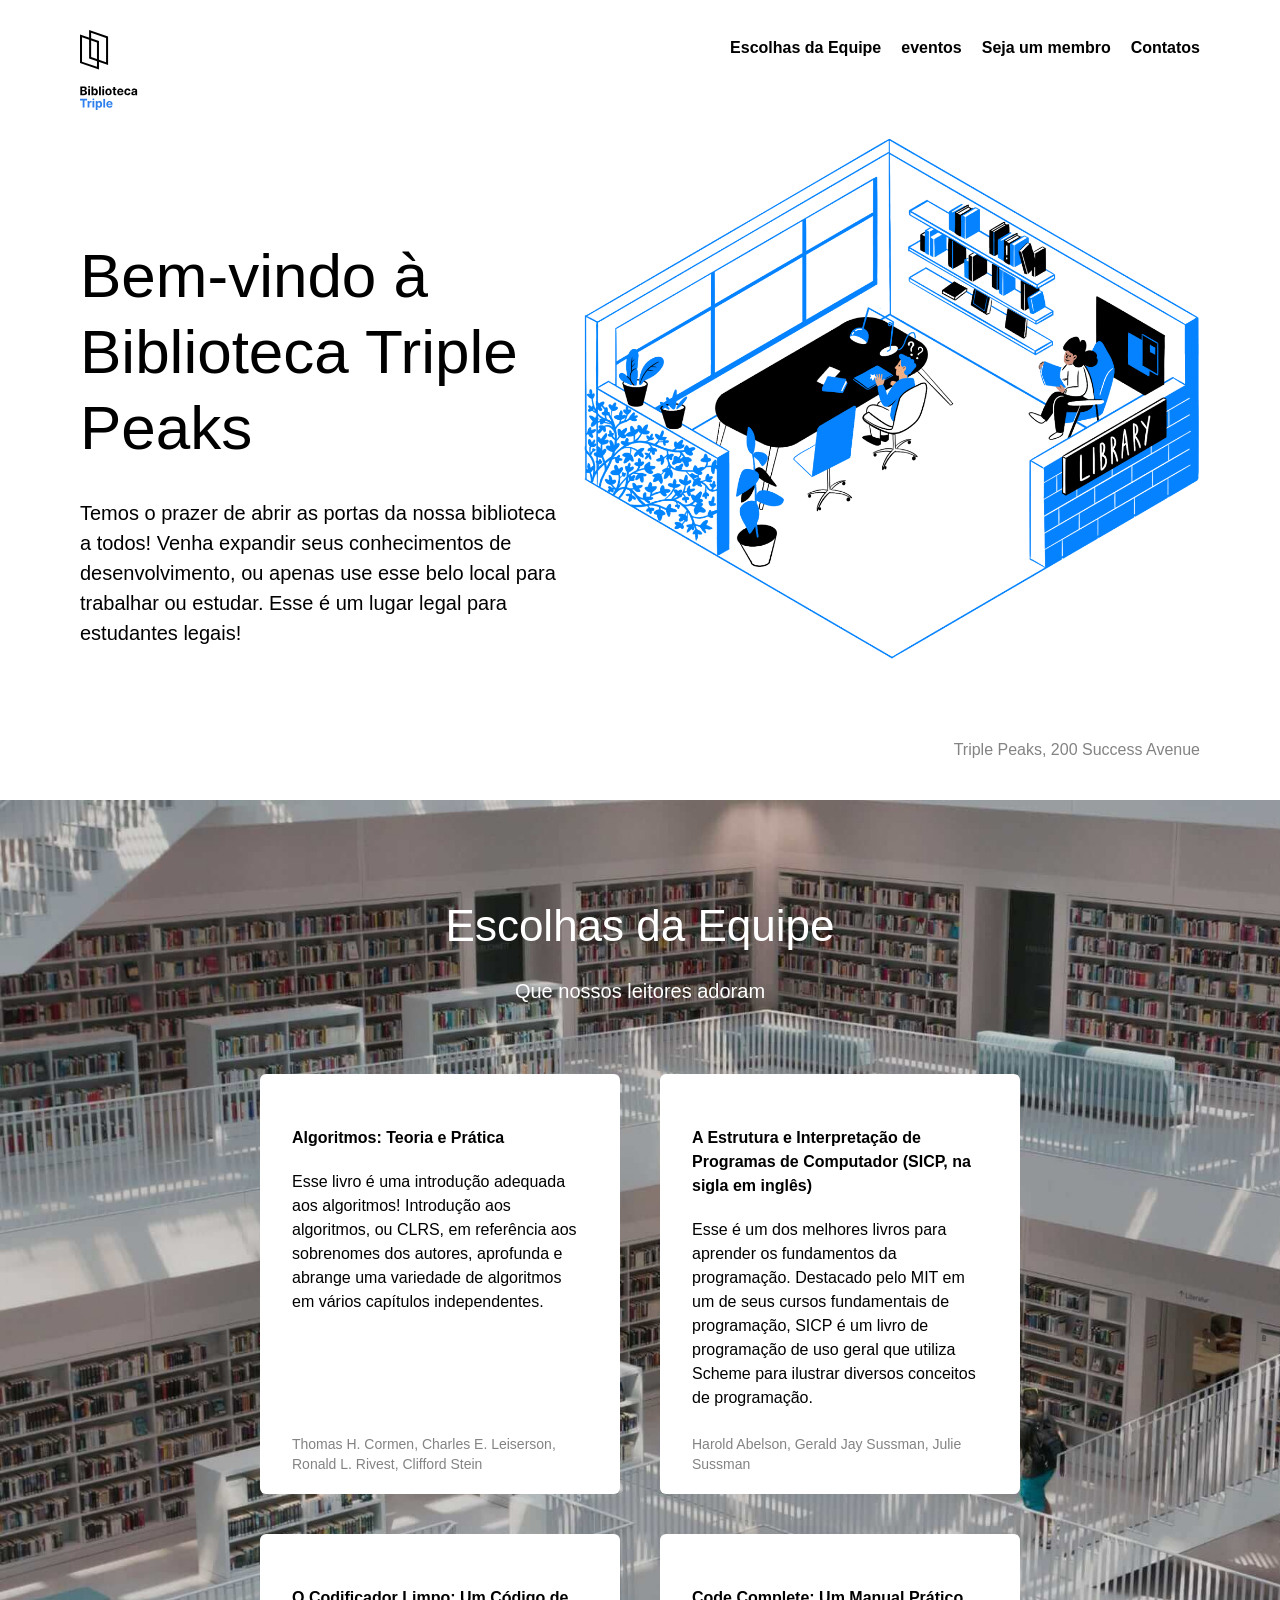
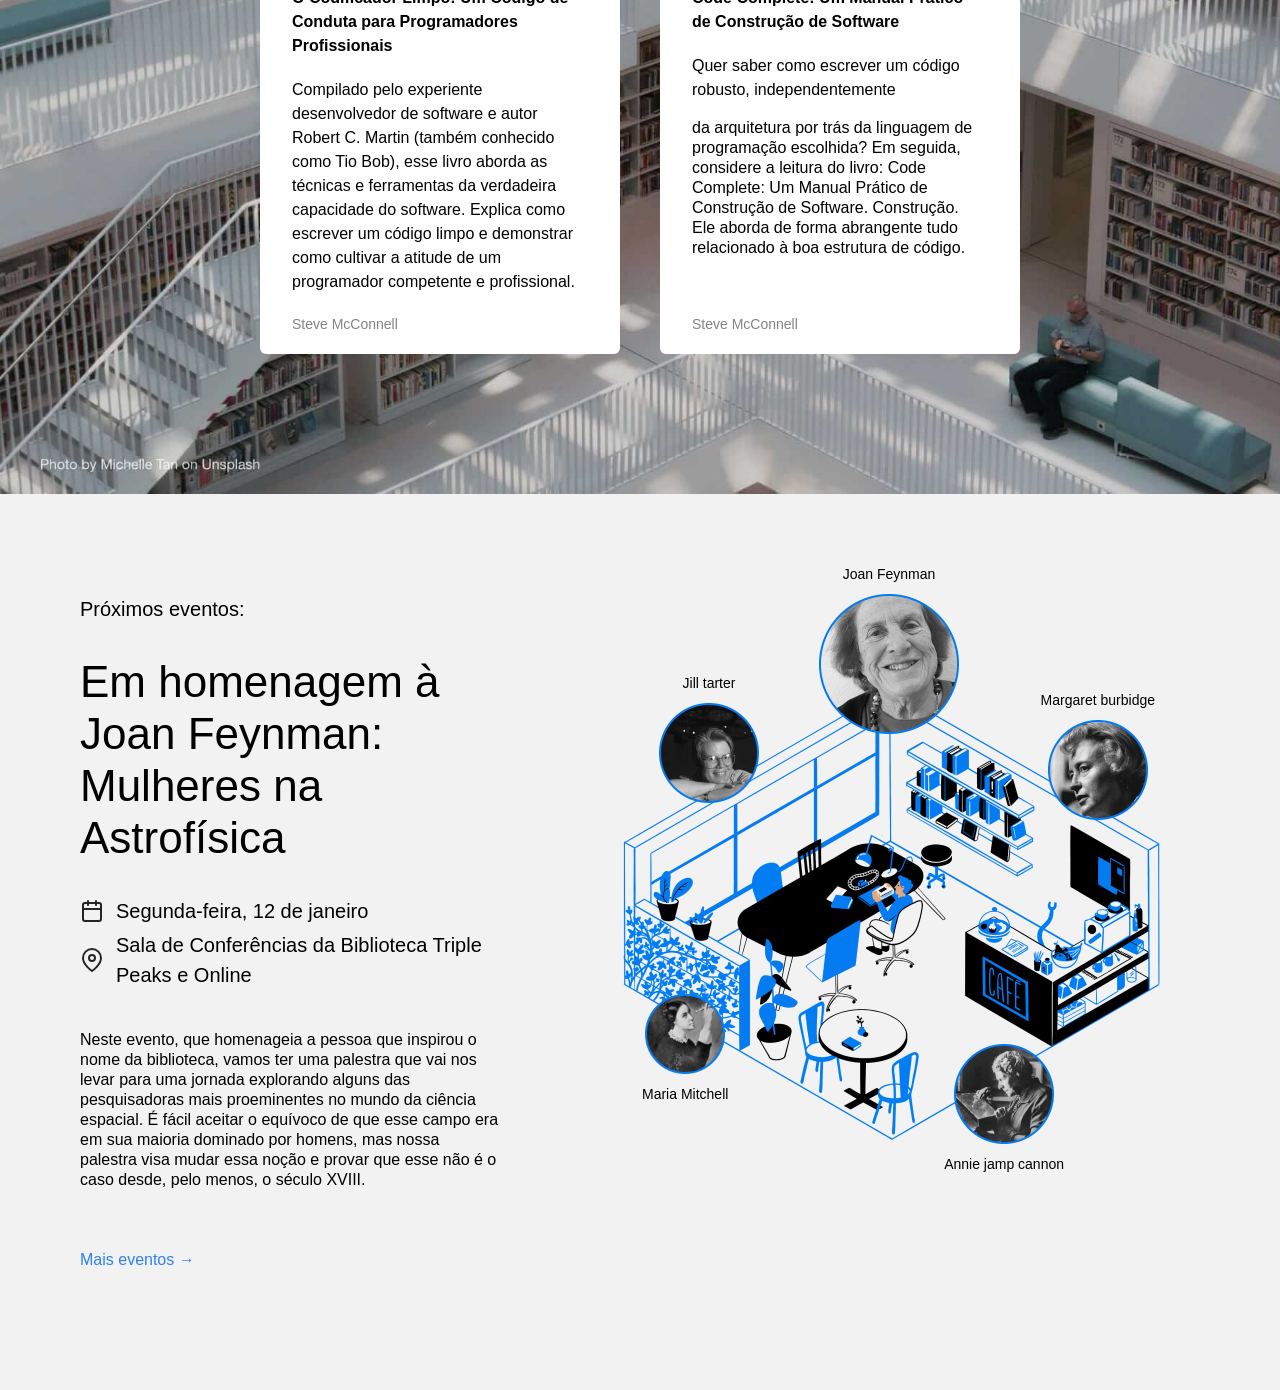
==== index.html @ ff51a362 "projeto final" ====
<!DOCTYPE html>
<html lang="pt">
<head>
    <meta charset="UTF-8" />
    <meta name="viewport" content="width=device-width, initial-scale=1.0" />
    <title>Biblioteca Triple Peaks</title>
    <link rel="shortcut icon" href="favicon.ico" />
    <link rel="stylesheet" href="./vendor/normalize.css" />
    <link rel="stylesheet" href="./styles/style.css" />
</head>

<body>
    <!-- Agrupe todo o conteúdo da página em uma nova div com a classe page. Lembre-se de adicionar a tag de fechamento -->
    <div class="page">
        <header class="header">
            <nav class="nav">
                <img src="./images/logo.svg" alt="Logotipo da Biblioteca Triple Peaks" class="nav__logo" />
                <!-- Colocar links de navegação em uma lista é supostamente a melhor prática para escrever o código semântico, pois permite que os leitores de tela façam uma pausa entre cada link em vez de ler todos os links como uma frase. -->
                <ul class="nav__links">
                    <li>
                        <a class="nav__link" href="#staff">Escolhas da Equipe</a>
                    </li>
                    <li>
                        <a class="nav__link"href="#events">eventos</a>
                    </li>
                    <li>
                        <a class="nav__link">Seja um membro</a>
                    </li>
                    <li>
                        <a class="nav__link">Contatos</a>
                    </li>
                </ul>
            </nav>
            <div class="header__content">
                <div>
                    <h1 class="header__title">Bem-vindo à Biblioteca Triple Peaks</h1>
                    <p class="header__description">
                        Temos o prazer de abrir as portas da nossa biblioteca a todos! Venha expandir
                        seus conhecimentos de desenvolvimento, ou apenas use esse belo local para trabalhar ou
                        estudar. Esse é um lugar legal para estudantes legais!
                    </p>
                </div>
                <img src="./images/inside_the_library.png" alt="Ilustração 'Dentro da biblioteca'"
                    class="header__image" />
            </div>
            <div class="header__footer">
                <p class="header__address">Triple Peaks, 200 Success Avenue</p>
            </div>
        </header>
        <main class="content">
            <section class="staff" id="staff">
                <!-- --------------------------------------------------------------- -->
                <!--        Não remova o comentário até a etapa final do projeto            -->
                <!-- --------------------------------------------------------------- -->
                <h2 class="staff__title">Escolhas da Equipe</h2>
                <p class="staff__subtitle">Que nossos leitores adoram</p>

                <ul class="staff__cards">
                    <li class="card">
                        <div class="card__content">


                            <h3 class="card__title">Algoritmos: Teoria e Prática</h3>
                            <p class="card__text">
                                Esse livro é uma introdução
                                adequada aos algoritmos! Introdução aos algoritmos, ou CLRS,
                                em referência aos sobrenomes dos autores, aprofunda e
                                abrange uma variedade de algoritmos em vários
                                capítulos independentes.
                            </p>
                            <p class="card__footer">
                                Thomas H. Cormen, Charles E. Leiserson, Ronald L. Rivest, Clifford Stein
                            </p>
                        </div>
                    </li>

                    <li class="card">
                        <div class="card__content">
                            <h3 class="card__title">
                                A Estrutura e Interpretação de Programas de Computador (SICP, na sigla em inglês)
                            </h3>
                            <p class="card__text">
                                Esse é um dos melhores livros para aprender os fundamentos da
                                programação. Destacado pelo MIT em um de seus cursos fundamentais de
                                programação, SICP é um livro de programação de uso geral
                                que utiliza Scheme para ilustrar diversos conceitos de programação.
                            </p>
                            <p class="card__footer">
                                Harold Abelson, Gerald Jay Sussman, Julie Sussman
                            </p>
                        </div>
                    </li>

                    <li class="card">
                        <div class="card__content">
                            <h3 class="card__title">
                                O Codificador Limpo: Um Código de Conduta para Programadores Profissionais
                            </h3>
                            <p class="card__text">
                                Compilado pelo experiente desenvolvedor de software e autor Robert C.
                                Martin (também conhecido como Tio Bob), esse livro aborda as
                                técnicas e ferramentas da verdadeira capacidade do software. Explica
                                como escrever um código limpo e demonstrar como cultivar a
                                atitude de um programador competente e profissional.
                            </p>
                            <p class="card__footer">Steve McConnell</p>
                        </div>
                    </li>

                    <li class="card">
                        <div class="card__content">
                            <h3 class="card__title">
                                Code Complete: Um Manual Prático de Construção de Software
                            </h3>
                            <p class="card__text">
                                Quer saber como escrever um código robusto, independentemente
                            <p>da arquitetura por trás da linguagem de programação escolhida? Em seguida,
                                considere a leitura do livro: Code Complete: Um Manual Prático de Construção de
                                Software.
                                Construção. Ele aborda de forma abrangente tudo relacionado à
                                boa estrutura de código.
                            </p>
                            <p class="card__footer">Steve McConnell</p>
                        </div>
                    </li>
                </ul>
            </section>
            <section class="events" id="events">
                <div class="events__content">
                    <h2 class="events__heading">Próximos eventos:</h2>
                    <h3 class="events__title">
                        Em homenagem à Joan Feynman: Mulheres na Astrofísica
                    </h3>
                    <div class="event-info events__info-section">
                        <div class="event-info__item">
                            <img src="./images/icon_calendar.svg" alt="Calendar icon" class="event-info__icon" />
                            <p class="event-info__text">Segunda-feira, 12 de janeiro</p>
                        </div>
                        <div class="event-info__item">
                            <img src="./images/icon_pin.svg" alt="Pin icon" class="event-info__icon" />
                            <p class="event-info__text">
                                Sala de Conferências da Biblioteca Triple Peaks e Online
                            </p>
                        </div>
                    </div>
                    <p class="events__description">
                        Neste evento, que homenageia a pessoa que inspirou o nome da biblioteca, vamos ter uma
                        palestra que vai nos levar para uma jornada explorando alguns das pesquisadoras mais
                        proeminentes no mundo da ciência espacial. É
                        fácil aceitar o equívoco de que esse campo era em sua maioria
                        dominado por homens, mas nossa palestra visa mudar essa noção e
                        provar que esse não é o caso desde, pelo menos,
                        o século XVIII.
                    </p>
                    <a href="#" class="events__more">Mais eventos &rarr;</a>
                </div>
                <div class="events__cover">
                    <img src="./images/cafe.png" alt="café" class="events__image" />
                    <div class="person person_name_feynman">
                        <p class="person__caption">Joan Feynman</p>
                        <img src="./images/person_feynman.png" alt="foto de joan feynman" class="person__image person__image_size_l" />
                    </div>
                    <div class="person person_name_burbidge">
                        <p class="person__caption">Margaret burbidge</p>
                        <img src="./images/person_burbidge.png" alt="foto de margaret burbidge" class="person__image person__image_size_m" />
                    </div>
                    <div class="person person_name_cannon">
                        <img src="./images/person_cannon.png" alt="foto de annie jump cannon" class="person__image person__image_size_m" />
                        <p class="person__caption">Annie jamp cannon</p>
                    </div>
                    <div class="person person_name_mitchell">
                         <img src="./images/person_mitchell.png" alt="foto de nancy mitchell" class="person__image person__image_size_s" />
                         <p class="person__caption">Maria Mitchell</p>
                    </div>
                    <div class="person person_name_tarter">
                        <p class="person__caption">Jill tarter</p>
                        <img src="./images/person_tarter.png" alt="foto de jill tarter" class="person__image person__image_size_m" />
                        
                    </div>


                </div>     
        </main>
            </section>
            
    </div>
</body>

</html>
---- styles/style.css ----
.page {
  /* Adicione as propriedades da classe page aqui */
  min-width: 1100px;
  max-width: 1600px;
  margin: 0 auto; 
  font-family: sans-serif; 
  font-size: 16px;
  line-height: 20px;

}

.header {
  display: flex;
  flex-direction: column;
  height: 100vh;
  min-height: 720px;
  max-height: 800px;
  padding: 30px 80px 40px;
  position: relative;
  box-sizing: border-box;
}

.nav {
  /* Adicione as propriedades flex aqui */
  display: flex;
  justify-content:space-between;

}

.nav__logo {
  width: 58px;
  height: 80px;
}

.nav__links {
  /* Redefina o estilo de listas padrão aqui */
  margin-top: 8px;
  display: flex;
  justify-content: space-between;
  column-gap: 20px;
  height: 8px;
  list-style-type: none;
  padding: 0;
}

.nav__link {
  color: #000000;
  text-decoration: none;
  font-weight: bold;
}

.header__content {

  display: flex;
  justify-content: space-between;
}

.header__title {
  font-size: 62px;
  line-height: 76px;
  font-weight: 500;
  max-width: 635px;
  margin: 0;
  margin-top: 128px;
  margin-bottom: 0;
}

.header__description {
  font-size: 20px;
  line-height: 30px;
  margin-top: 32px;
  max-width: 515px;
}

.header__image {
  max-width: 636px;


}

.header__footer {
  margin-top: auto;
  width: 100%;
  display: flex;
  align-items: center;
  justify-content: flex-end;
  box-sizing: border-box;
}

.header__link {
  color: #2f80ed;
  text-decoration: none;
}

.header__address {
  margin: 0;
  color: #838383;
}

.staff {
  background-image: url("../images/staff_picks_background.jpg");
  background-repeat: inherit;
  background-size: cover;
  padding: 100px 0 140px;
}

.staff__title {
  text-align: center;
  font-size: 44px;
  line-height: 52px;
  font-weight: 400;
  margin: 0 0 24px;
  color: #ffffff;
}

.staff__subtitle {
  text-align: center;
  font-size: 20px;
  line-height: 30px;
  font-weight: 400;
  margin: 0;
  color: #ffffff;
}

.staff__cards{
  display: flex;
  max-width: 760px;
  margin: auto;
  flex-wrap:wrap;
  justify-content: center;
  gap: 40px;
  margin-top: 68px;
  margin-bottom: 0;
  padding-left: 0;
  padding-right: 0;
  list-style-type: none;
}
.card {
  background-color: #fff;
  border-radius: 6px;
  padding: 32px 40px 20px 32px;
  box-sizing: border-box;
  height: 420px;
  width: 360px;
}

.card__content {
  width: 100%;
  height: 100%;
  display: flex;
  flex-direction: column;
}

.card__title {
  font-size: 16px;
  line-height: 24px;
  margin: 20px 0 0;
}

.card__text {
  margin: 20px 0 0;
  font-size: 16px;
  line-height: 24px;
}

.card__footer {
  margin: 0;
  font-size: 14px;
  line-height: 20px;
  color: #838383;
  margin-top: auto;
}
.events {
  padding: 100px 0 120px 80px;
   
  display: flex;
  align-items: start;
  justify-content: space-between;
  box-sizing: border-box;
  background-color: #f2f2f2;
}

.events__content {
  flex-basis: 580px;
}

.events__heading {
  font-size: 20px;
  font-weight: 500;
  line-height: 30px;
  margin: 0;
}

.events__title {
  font-size: 44px;
  font-weight: 500;
  line-height: 52px;
  margin: 32px 0 0;
}

.events__info-section {
  margin-top: 32px;
}

.event-info__item {
  display: flex;
  align-items: center;
  margin-bottom: 4px;
  font-weight: 500;
}

.event-info__icon {
  background-repeat: no-repeat;
  background-position: center;
  margin-right: 12px;
  width: 24px;
  height: 24px;
}

.event-info__text {
  font-size: 20px;
  font-weight: 500;
  line-height: 30px;
  margin: 0;
}

.events__description {
  margin: 40px 0 60px;


  
}

.events__more {
  color: #2f80ed;
  text-decoration: none;
}
.events {
  padding: 100px 0 120px 80px;
  display: flex;
  align-items: start;
  justify-content: space-between;
  box-sizing: border-box;
  background-color: #f2f2f2;
}

.events__content {
  flex-basis: 580px;
}

.events__heading {
  font-size: 20px;
  font-weight: 500;
  line-height: 30px;
  margin: 0;
}

.events__title {
  font-size: 44px;
  font-weight: 500;
  line-height: 52px;
  margin: 32px 0 0;
}

.events__info-section {
  margin-top: 32px;
}

.event-info__item {
  display: flex;
  align-items: center;
  margin-bottom: 4px;
  font-weight: 500;
}

.event-info__icon {
  background-repeat: no-repeat;
  background-position: center;
  margin-right: 12px;
  width: 24px;
  height: 24px;
}

.event-info__text {
  font-size: 20px;
  font-weight: 500;
  line-height: 30px;
  margin: 0;
}

.events__description {
  margin: 40px 0 60px;
}

.events__more {
  color: #2f80ed;
  text-decoration: none;
}

.events__cover {
  flex-grow: 1;
  flex-shrink: 0;
  flex-basis: 780px;
  max-width: 780px;
  position: relative;
  
}

.events__image {
  max-width: 100%;
  display: inline-block;
  justify-content: center;
  position: absolute; 
}

.person {
  position: absolute;
  display: flex;
  align-items: center;
  flex-direction: column;
  gap: 10px; 
}

.person_name_feynman {
  /* Use os valores corretos das propriedades top/right/bottom/left para posicionar o elemento */
  top:-30px;
  left:319px;
}

.person_name_burbidge {
  /* Use os valores corretos das propriedades top/right/bottom/left para posicionar o elemento */
  top:96px;
  right:125px;
  
}

.person_name_cannon {
  /* Use os valores corretos das propriedades top/right/bottom/left para posicionar o elemento */
  right: 216px;
  bottom:18px;
  top:450px;

}


.person_name_mitchell {
  /* Use os valores corretos das propriedades top/right/bottom/left para posicionar o elemento */
  left: 142px;
  botton: 82px;
  top: 400px;
}


.person_name_tarter {
  /* Use os valores corretos das propriedades top/right/bottom/left para posicionar o elemento */
  top: 79px;
  left: 159px;
}

.person__image {
  max-width: 100%; 
}

.person__image_size_l {
  width: 140px; 
}

.person__image_size_m {
  width: 100px; 
}

.person__image_size_s {
   width: 80px; 
}

.person__caption {
  text-align: center;
  font-size: 14px;
  margin: 0; 
}
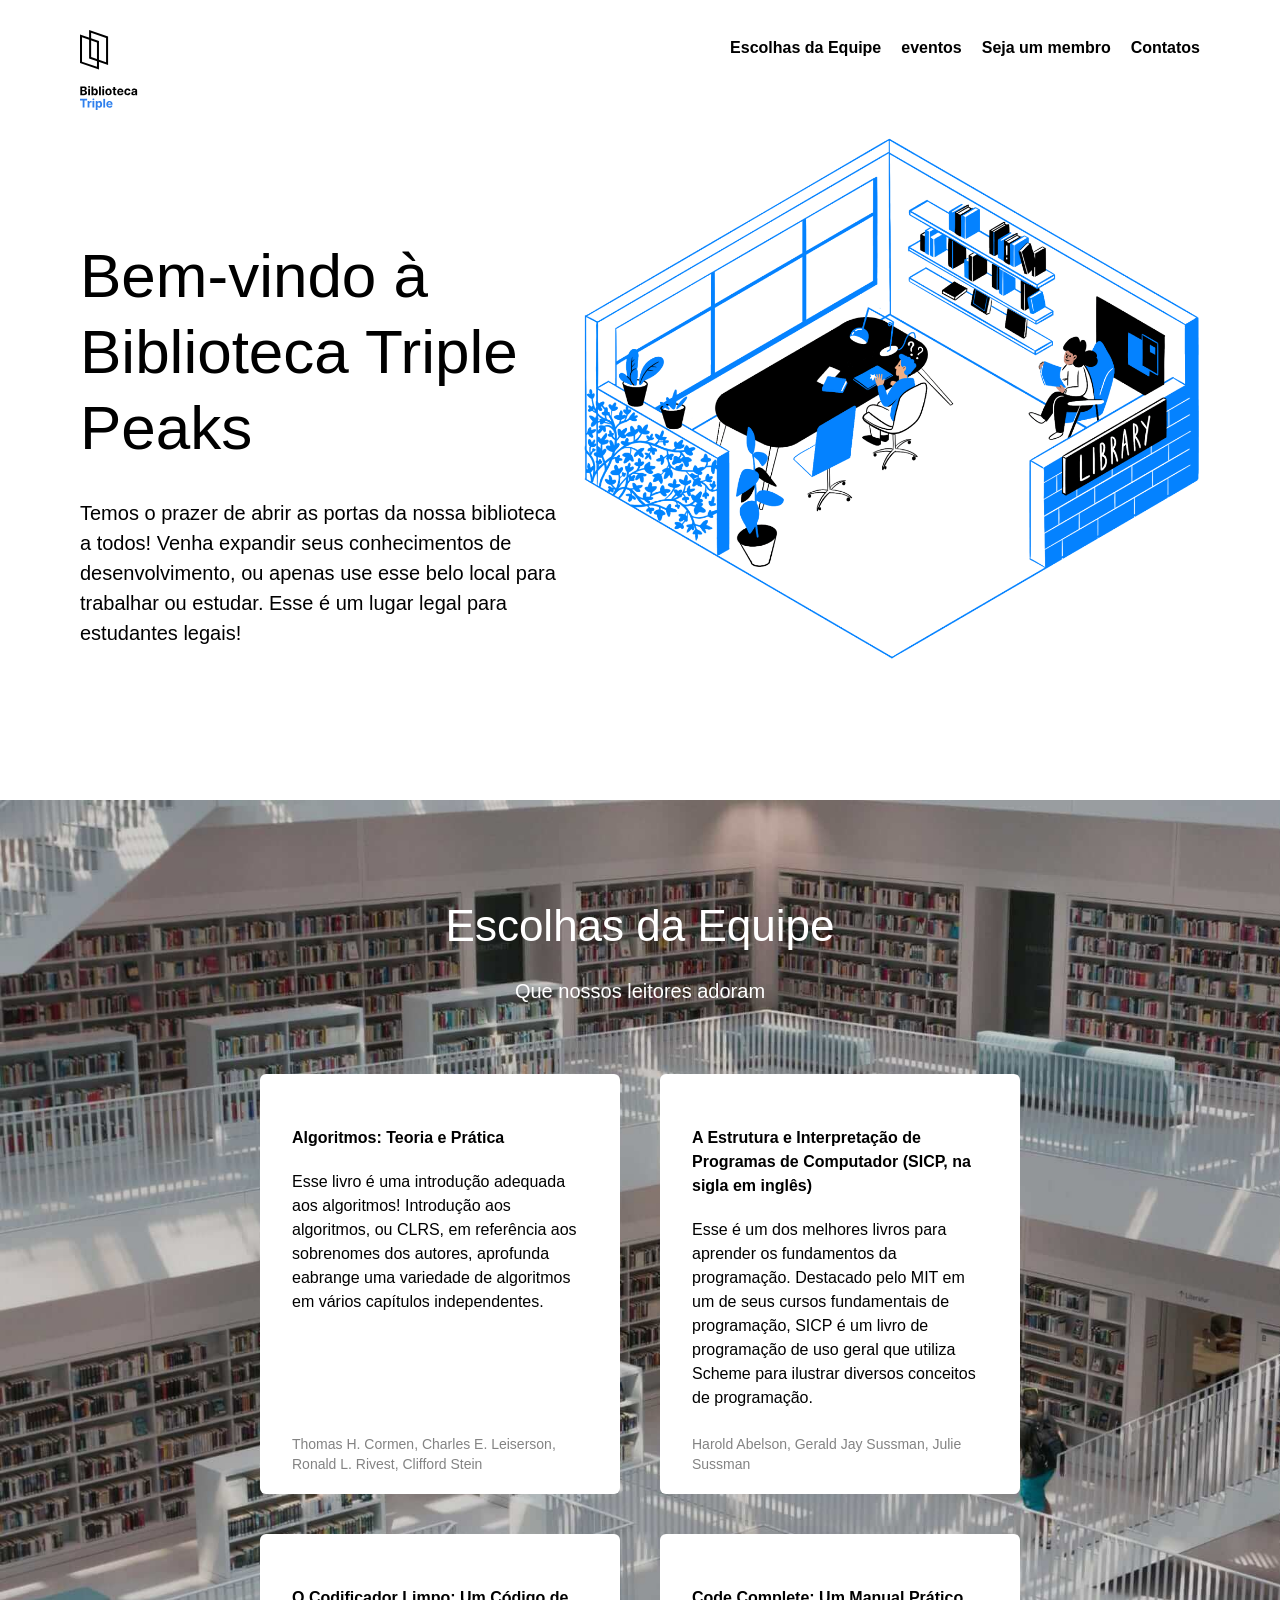
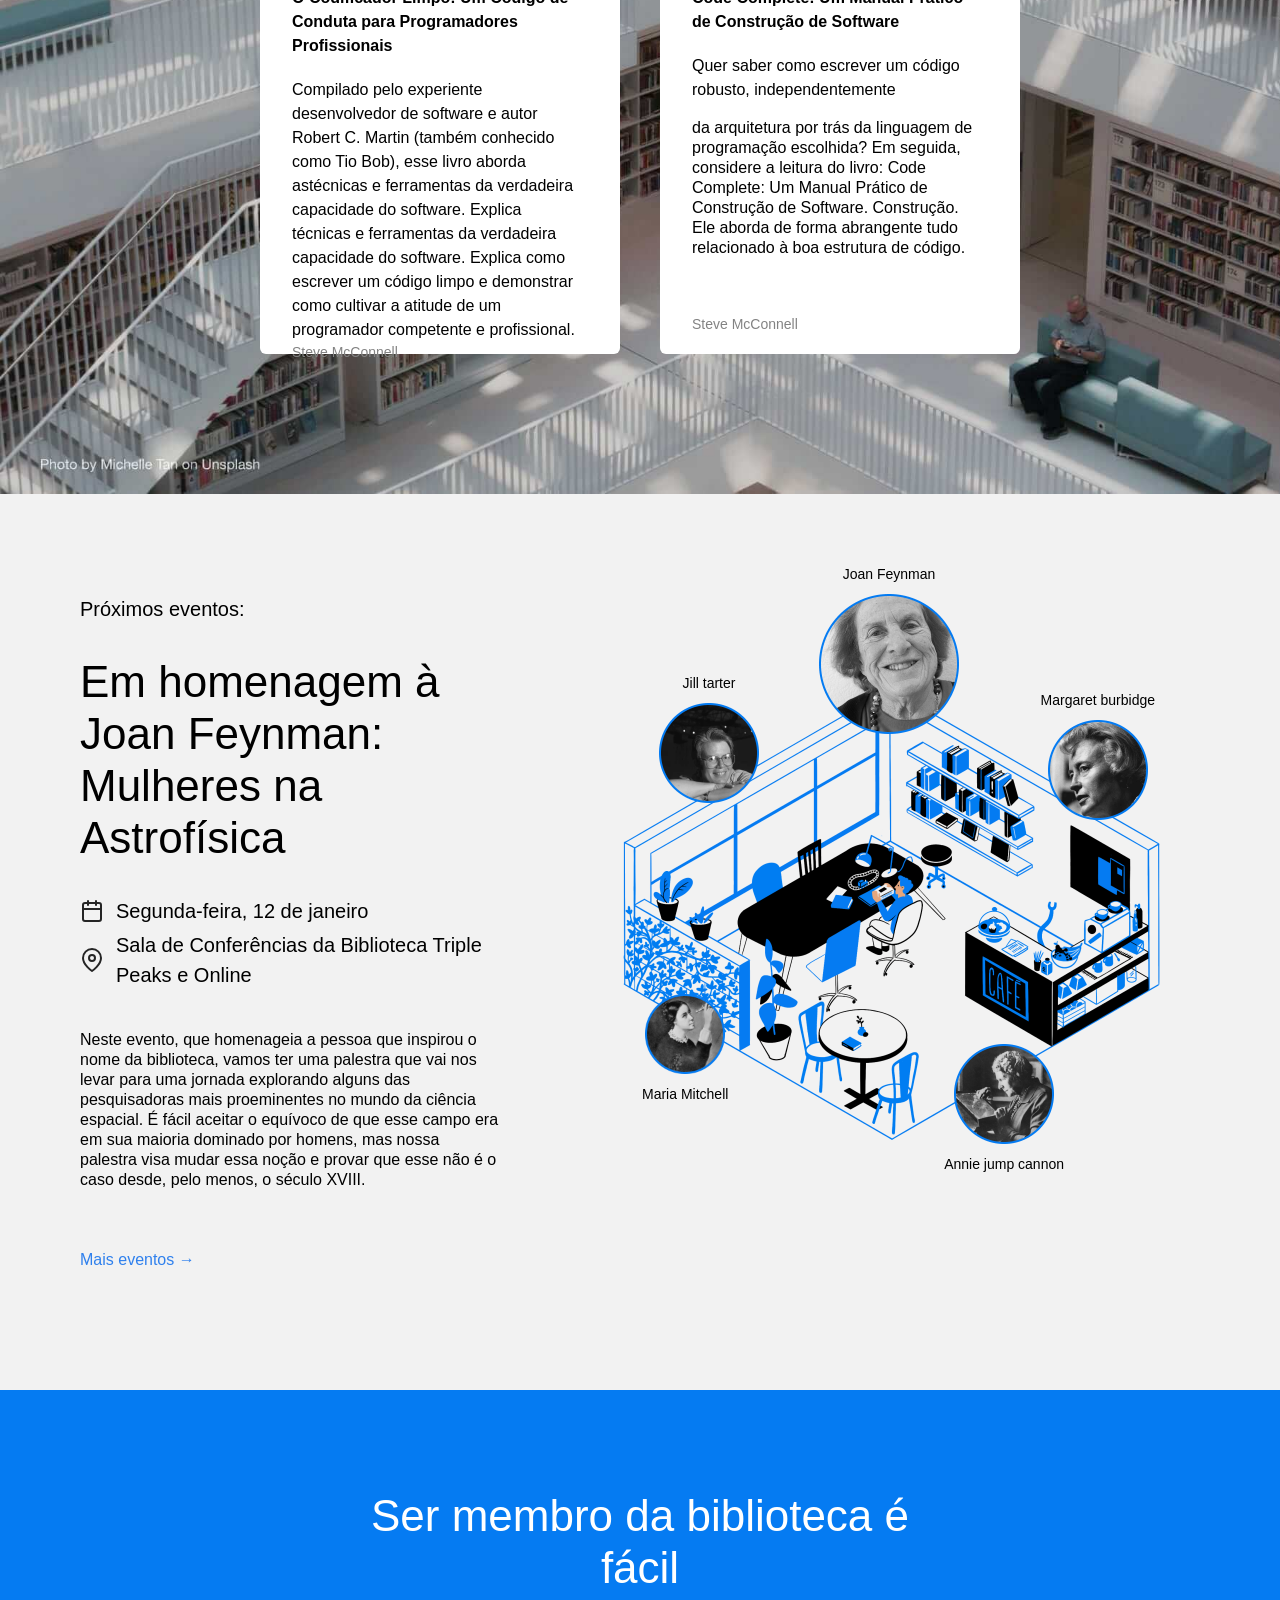
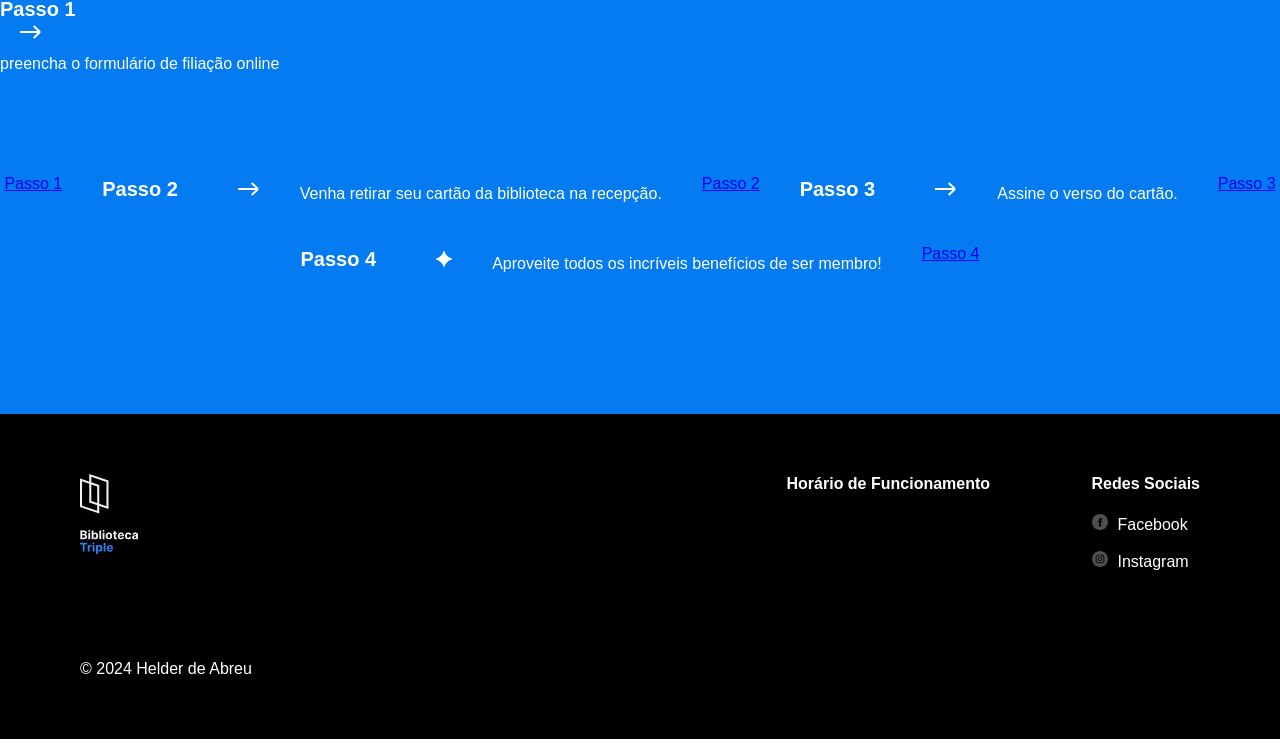
==== commit f6e76b9d: "Correção de cabeçalho da pagina" ====
--- a/index.html
+++ b/index.html
@@ -1,12 +1,13 @@
 <!DOCTYPE html>
 <html lang="pt">
+
 <head>
-    <meta charset="UTF-8" />
-    <meta name="viewport" content="width=device-width, initial-scale=1.0" />
+    <meta charset="UTF-8">
+    <meta name="viewport" content="width=device-width, initial-scale=1.0">
     <title>Biblioteca Triple Peaks</title>
-    <link rel="shortcut icon" href="favicon.ico" />
-    <link rel="stylesheet" href="./vendor/normalize.css" />
-    <link rel="stylesheet" href="./styles/style.css" />
+    <link rel="shortcut icon" href="favicon.ico">
+    <link rel="stylesheet" href="./vendor/normalize.css">
+    <link rel="stylesheet" href="./styles/style.css">
 </head>
 
 <body>
@@ -14,37 +15,32 @@
     <div class="page">
         <header class="header">
             <nav class="nav">
-                <img src="./images/logo.svg" alt="Logotipo da Biblioteca Triple Peaks" class="nav__logo" />
+                <img src="./images/logo.svg" alt="Logotipo da Biblioteca Triple Peaks" class="nav__logo">
                 <!-- Colocar links de navegação em uma lista é supostamente a melhor prática para escrever o código semântico, pois permite que os leitores de tela façam uma pausa entre cada link em vez de ler todos os links como uma frase. -->
                 <ul class="nav__links">
                     <li>
                         <a class="nav__link" href="#staff">Escolhas da Equipe</a>
                     </li>
                     <li>
-                        <a class="nav__link"href="#events">eventos</a>
-                    </li>
-                    <li>
-                        <a class="nav__link">Seja um membro</a>
-                    </li>
-                    <li>
-                        <a class="nav__link">Contatos</a>
+                        <a class="nav__link" href="#events">eventos</a>
+                    </li>
+                    <li>
+                        <a class="nav__link" href="#seja-um-membro">Seja um membro</a>
+                    </li>
+                    <li>
+                        <a class="nav__link" href="#contatos">Contatos</a>
                     </li>
                 </ul>
             </nav>
             <div class="header__content">
                 <div>
                     <h1 class="header__title">Bem-vindo à Biblioteca Triple Peaks</h1>
-                    <p class="header__description">
-                        Temos o prazer de abrir as portas da nossa biblioteca a todos! Venha expandir
-                        seus conhecimentos de desenvolvimento, ou apenas use esse belo local para trabalhar ou
+                    <p class="header__description">Temos o prazer de abrir as portas da nossa biblioteca a todos! Venha
+                        expandir seus conhecimentos de desenvolvimento, ou apenas use esse belo local para trabalhar ou
                         estudar. Esse é um lugar legal para estudantes legais!
                     </p>
                 </div>
-                <img src="./images/inside_the_library.png" alt="Ilustração 'Dentro da biblioteca'"
-                    class="header__image" />
-            </div>
-            <div class="header__footer">
-                <p class="header__address">Triple Peaks, 200 Success Avenue</p>
+                <img src="./images/inside_the_library.png" alt="Ilustração 'Dentro da biblioteca'" class="header__image">
             </div>
         </header>
         <main class="content">
@@ -58,50 +54,41 @@
                 <ul class="staff__cards">
                     <li class="card">
                         <div class="card__content">
-
-
                             <h3 class="card__title">Algoritmos: Teoria e Prática</h3>
-                            <p class="card__text">
-                                Esse livro é uma introdução
-                                adequada aos algoritmos! Introdução aos algoritmos, ou CLRS,
-                                em referência aos sobrenomes dos autores, aprofunda e
-                                abrange uma variedade de algoritmos em vários
-                                capítulos independentes.
-                            </p>
-                            <p class="card__footer">
-                                Thomas H. Cormen, Charles E. Leiserson, Ronald L. Rivest, Clifford Stein
-                            </p>
-                        </div>
-                    </li>
-
-                    <li class="card">
-                        <div class="card__content">
-                            <h3 class="card__title">
-                                A Estrutura e Interpretação de Programas de Computador (SICP, na sigla em inglês)
+                            <p class="card__text">Esse livro é uma introdução adequada aos algoritmos! Introdução aos
+                                algoritmos, ou CLRS,
+                                em referência aos sobrenomes dos autores, aprofunda eabrange uma variedade de algoritmos
+                                em vários capítulos independentes.</p>
+                            <p class="card__footer">Thomas H. Cormen, Charles E. Leiserson, Ronald L. Rivest, Clifford
+                                Stein
+                            </p>
+                        </div>
+                    </li>
+
+                    <li class="card">
+                        <div class="card__content">
+                            <h3 class="card__title">A Estrutura e Interpretação de Programas de Computador (SICP, na
+                                sigla em inglês)</h3>
+                            <p class="card__text">Esse é um dos melhores livros para aprender os fundamentos da
+                                programação. Destacado pelo MIT em um de seus cursos fundamentais de
+                                programação, SICP é um livro de programação de uso geral que utiliza Scheme para
+                                ilustrar diversos conceitos de programação.
+                            </p>
+                            <p class="card__footer"> Harold Abelson, Gerald Jay Sussman, Julie Sussman</p>
+                        </div>
+                    </li>
+
+                    <li class="card">
+                        <div class="card__content">
+                            <h3 class="card__title">O Codificador Limpo: Um Código de Conduta para Programadores
+                                Profissionais
                             </h3>
-                            <p class="card__text">
-                                Esse é um dos melhores livros para aprender os fundamentos da
-                                programação. Destacado pelo MIT em um de seus cursos fundamentais de
-                                programação, SICP é um livro de programação de uso geral
-                                que utiliza Scheme para ilustrar diversos conceitos de programação.
-                            </p>
-                            <p class="card__footer">
-                                Harold Abelson, Gerald Jay Sussman, Julie Sussman
-                            </p>
-                        </div>
-                    </li>
-
-                    <li class="card">
-                        <div class="card__content">
-                            <h3 class="card__title">
-                                O Codificador Limpo: Um Código de Conduta para Programadores Profissionais
-                            </h3>
-                            <p class="card__text">
-                                Compilado pelo experiente desenvolvedor de software e autor Robert C.
-                                Martin (também conhecido como Tio Bob), esse livro aborda as
-                                técnicas e ferramentas da verdadeira capacidade do software. Explica
-                                como escrever um código limpo e demonstrar como cultivar a
-                                atitude de um programador competente e profissional.
+                            <p class="card__text"> Compilado pelo experiente desenvolvedor de software e autor Robert C.
+                                Martin (também conhecido como Tio Bob), esse livro aborda astécnicas e ferramentas da
+                                verdadeira capacidade do software. Explica
+                                técnicas e ferramentas da verdadeira capacidade do software. Explica como escrever um
+                                código limpo e demonstrar como cultivar a atitude de um programador competente e
+                                profissional.
                             </p>
                             <p class="card__footer">Steve McConnell</p>
                         </div>
@@ -109,16 +96,13 @@
 
                     <li class="card">
                         <div class="card__content">
-                            <h3 class="card__title">
-                                Code Complete: Um Manual Prático de Construção de Software
-                            </h3>
+                            <h3 class="card__title">Code Complete: Um Manual Prático de Construção de Software</h3>
                             <p class="card__text">
                                 Quer saber como escrever um código robusto, independentemente
                             <p>da arquitetura por trás da linguagem de programação escolhida? Em seguida,
                                 considere a leitura do livro: Code Complete: Um Manual Prático de Construção de
                                 Software.
-                                Construção. Ele aborda de forma abrangente tudo relacionado à
-                                boa estrutura de código.
+                                Construção. Ele aborda de forma abrangente tudo relacionado à boa estrutura de código.
                             </p>
                             <p class="card__footer">Steve McConnell</p>
                         </div>
@@ -128,28 +112,24 @@
             <section class="events" id="events">
                 <div class="events__content">
                     <h2 class="events__heading">Próximos eventos:</h2>
-                    <h3 class="events__title">
-                        Em homenagem à Joan Feynman: Mulheres na Astrofísica
-                    </h3>
+                    <h3 class="events__title">Em homenagem à Joan Feynman: Mulheres na Astrofísica</h3>
                     <div class="event-info events__info-section">
                         <div class="event-info__item">
-                            <img src="./images/icon_calendar.svg" alt="Calendar icon" class="event-info__icon" />
+                            <img src="./images/icon_calendar.svg" alt="Calendar icon" class="event-info__icon">
                             <p class="event-info__text">Segunda-feira, 12 de janeiro</p>
                         </div>
                         <div class="event-info__item">
-                            <img src="./images/icon_pin.svg" alt="Pin icon" class="event-info__icon" />
-                            <p class="event-info__text">
-                                Sala de Conferências da Biblioteca Triple Peaks e Online
-                            </p>
+                            <img src="./images/icon_pin.svg" alt="Pin icon" class="event-info__icon">
+                            <p class="event-info__text">Sala de Conferências da Biblioteca Triple Peaks e Online</p>
                         </div>
                     </div>
                     <p class="events__description">
                         Neste evento, que homenageia a pessoa que inspirou o nome da biblioteca, vamos ter uma
                         palestra que vai nos levar para uma jornada explorando alguns das pesquisadoras mais
-                        proeminentes no mundo da ciência espacial. É
-                        fácil aceitar o equívoco de que esse campo era em sua maioria
-                        dominado por homens, mas nossa palestra visa mudar essa noção e
-                        provar que esse não é o caso desde, pelo menos,
+                        proeminentes no mundo da ciência espacial. É fácil aceitar o equívoco de que esse campo era em
+                        sua maioria
+                        dominado por homens, mas nossa palestra visa mudar essa noção e provar que esse não é o caso
+                        desde, pelo menos,
                         o século XVIII.
                     </p>
                     <a href="#" class="events__more">Mais eventos &rarr;</a>
@@ -158,31 +138,95 @@
                     <img src="./images/cafe.png" alt="café" class="events__image" />
                     <div class="person person_name_feynman">
                         <p class="person__caption">Joan Feynman</p>
-                        <img src="./images/person_feynman.png" alt="foto de joan feynman" class="person__image person__image_size_l" />
+                        <img src="./images/person_feynman.png" alt="foto de joan feynman"
+                            class="person__image person__image_size_l">
                     </div>
                     <div class="person person_name_burbidge">
                         <p class="person__caption">Margaret burbidge</p>
-                        <img src="./images/person_burbidge.png" alt="foto de margaret burbidge" class="person__image person__image_size_m" />
+                        <img src="./images/person_burbidge.png" alt="foto de margaret burbidge"
+                            class="person__image person__image_size_m">
                     </div>
                     <div class="person person_name_cannon">
-                        <img src="./images/person_cannon.png" alt="foto de annie jump cannon" class="person__image person__image_size_m" />
-                        <p class="person__caption">Annie jamp cannon</p>
+                        <img src="./images/person_cannon.png" alt="foto de annie jump cannon"
+                            class="person__image person__image_size_m">
+                        <p class="person__caption">Annie jump cannon</p>
                     </div>
                     <div class="person person_name_mitchell">
-                         <img src="./images/person_mitchell.png" alt="foto de nancy mitchell" class="person__image person__image_size_s" />
-                         <p class="person__caption">Maria Mitchell</p>
+                        <img src="./images/person_mitchell.png" alt="foto de nancy mitchell"
+                            class="person__image person__image_size_s">
+                        <p class="person__caption">Maria Mitchell</p>
                     </div>
                     <div class="person person_name_tarter">
                         <p class="person__caption">Jill tarter</p>
-                        <img src="./images/person_tarter.png" alt="foto de jill tarter" class="person__image person__image_size_m" />
-                        
-                    </div>
-
-
-                </div>     
+                        <img src="./images/person_tarter.png" alt="foto de jill tarter"
+                            class="person__image person__image_size_m">
+
+                    </div>
+                </div>
+            </section>
+            <section class="membership" id="membership">
+                <h2 class="membership__title">Ser membro da biblioteca é fácil</h2>
+                <h3 class="step__title">Passo 1</h3>
+                <img src="./images/icon_step_forward.svg" alt="icon forward" class="step__icon">
+                <p class="step__description">preencha o formulário de filiação online</p>
+                <ul class="membership__steps">
+                    <li><a class="nav_link" href="#PASSO-1">Passo 1</a></li>
+
+                    <h3 class="step__title">Passo 2</h3>
+                    <img src="./images/icon_step_forward.svg" alt="icon forward" class="step__icon" />
+                    <p class="step__description">Venha retirar seu cartão da biblioteca na recepção.</p>
+                    <li><a class="nav_link" href="#PASSO-2">Passo 2</a></li>
+
+
+                    <h3 class="step__title">Passo 3</h3>
+                    <img src="./images/icon_step_forward.svg" alt="icon forward" class="step__icon">
+                    <p class="step__description">Assine o verso do cartão.</p>
+                    <li><a class="nav_link" href="#PASSO-3">Passo 3</a></li>
+
+                    <h3 class="step__title">Passo 4</h3>
+                    <img src="./images/icon_step_finish.svg" alt="icon finish" class="step__icon">
+                    <p class="step__description">Aproveite todos os incríveis benefícios de ser membro! </p>
+                    <li><a class="nav_link" href="#PASSO-4">Passo 4</a></li>
+
+
+                </ul>
+            </section>
         </main>
-            </section>
-            
+        <footer class="footer" id="footer">
+            <div class="footer__columns">
+                <div class="footer__column">
+                    <img src="./images/logo_white.svg" alt="Logotipo da Biblioteca Triple " class="footer__logo">
+                </div>
+                <div class="footer__column footer__column_content_hours">
+                    <h3 class="footer__column-heading">Horário de Funcionamento</h3>
+                    <ul class="footer__list">
+                        <li>
+                            <a class="nav__link" href="#DIAS-UTEIS:09-ÀS-20H">Dias Úteis: 09h às 20h</a>
+                        </li>
+                        <li>
+                            <a class="nav__link" href="#FINAIS-DE-SEMANA:10-ÀS-18H">Finais de semana: 10h às 18h</a>
+                        </li>
+                    </ul>
+                </div>
+                <div class="footer__column footer__column_content_social">
+                    <h3 class="footer__column-heading">Redes Sociais</h3>
+                    <ul class="footer__list">
+                        <li class="footer__list-item">
+                            <a href="#" class="footer__column-link">
+                                <img src="./images/facebook_white.svg" alt="Facebook"
+                                    class="footer__social-icon" />Facebook</a>
+                        </li>
+
+                        <li class="footer__list-item-last">
+                            <a href="#" class="footer__column-link">
+                                <img src="./images/instagram_white.svg" alt="Instagram"
+                                    class="footer__social-icon" />Instagram</a>
+                        </li>
+                    </ul>
+                </div>
+            </div>
+            <p class="footer__copyright">© 2024 Helder de Abreu</p>
+        </footer>
     </div>
 </body>
 
--- a/styles/style.css
+++ b/styles/style.css
@@ -50,7 +50,6 @@
 }
 
 .header__content {
-
   display: flex;
   justify-content: space-between;
 }
@@ -346,7 +345,7 @@
 .person_name_mitchell {
   /* Use os valores corretos das propriedades top/right/bottom/left para posicionar o elemento */
   left: 142px;
-  botton: 82px;
+  bottom: 82px;
   top: 400px;
 }
 
@@ -378,3 +377,138 @@
   font-size: 14px;
   margin: 0; 
 }
+
+.membership {
+  padding: 100px 0 140px;
+  background-color: #057bf2;
+  color: #ffffff;
+}
+
+.membership__title {
+  max-width: 574px;
+  margin: 0 auto;
+  text-align: center;
+  font-size: 44px;
+  font-weight: 500;
+  line-height: 52px;
+}
+
+.membership__steps {
+  list-style-type: none;
+  padding: 0;
+  margin: 100px 0 0;
+  display: flex;
+  justify-content: center;
+  gap: 40px;
+  flex-wrap: wrap;
+  
+
+  /* Adicione estilos */
+}
+.step {
+  display: flex;
+  flex-direction: column;
+  justify-content: start;
+  align-items: start;
+  flex-basis: 220px;
+  background-color: transparent;
+  padding: 20px;
+
+  
+
+
+ 
+
+  /* Adicione estilos */
+}
+.step__title {
+  margin: 0;
+  font-size: 20px;
+  line-height: 30px;
+  font-weight: 700;
+  display: flex;
+  align-items: center;
+}
+
+.step__icon {
+  margin-left: 20px;
+}
+
+.step__description {
+  margin: 10px 0 0;
+}
+
+.footer {
+  box-sizing: border-box;
+  background-color: black;
+  color: white;
+
+}
+
+  .footer__columns {
+  display: flex;
+  justify-content: space-between;
+  font-size: 16px;
+  padding: 60px 80px 0px 80px;
+}
+
+.footer__column_content_hours {
+  font-size: 16px;
+  height: 20px;
+   margin-left: auto;
+ 
+}
+
+.footer__column_content_social {
+  font-size: 16px;
+  height: 20px; 
+  margin-left: 80px;
+}
+
+.footer__column {
+
+}
+
+.footer__logo {
+
+}
+
+.footer__column-heading {
+  font-size: 16px;
+  height: 20px;
+  margin: 0 0 20px 0;
+
+}
+
+.footer__list {
+  list-style-type: none;
+  padding: 0;
+  margin: 0;
+  font-size: 16px;
+  height: 20px;
+}
+
+.footer__list-item {
+  padding-bottom: 16px;
+}
+
+.footer__column-link {
+  color: white;
+  text-decoration: none;
+}
+
+.footer__social-icon {
+  font-size: 16px;
+  height: 16;
+  width: 16px;
+  padding-right: 10px;
+}
+
+.footer__copyright {
+  padding: 0 0 60px 80px;
+  margin-top: 100px;
+  font-size: 16px;
+  height: 20px;
+  
+
+}
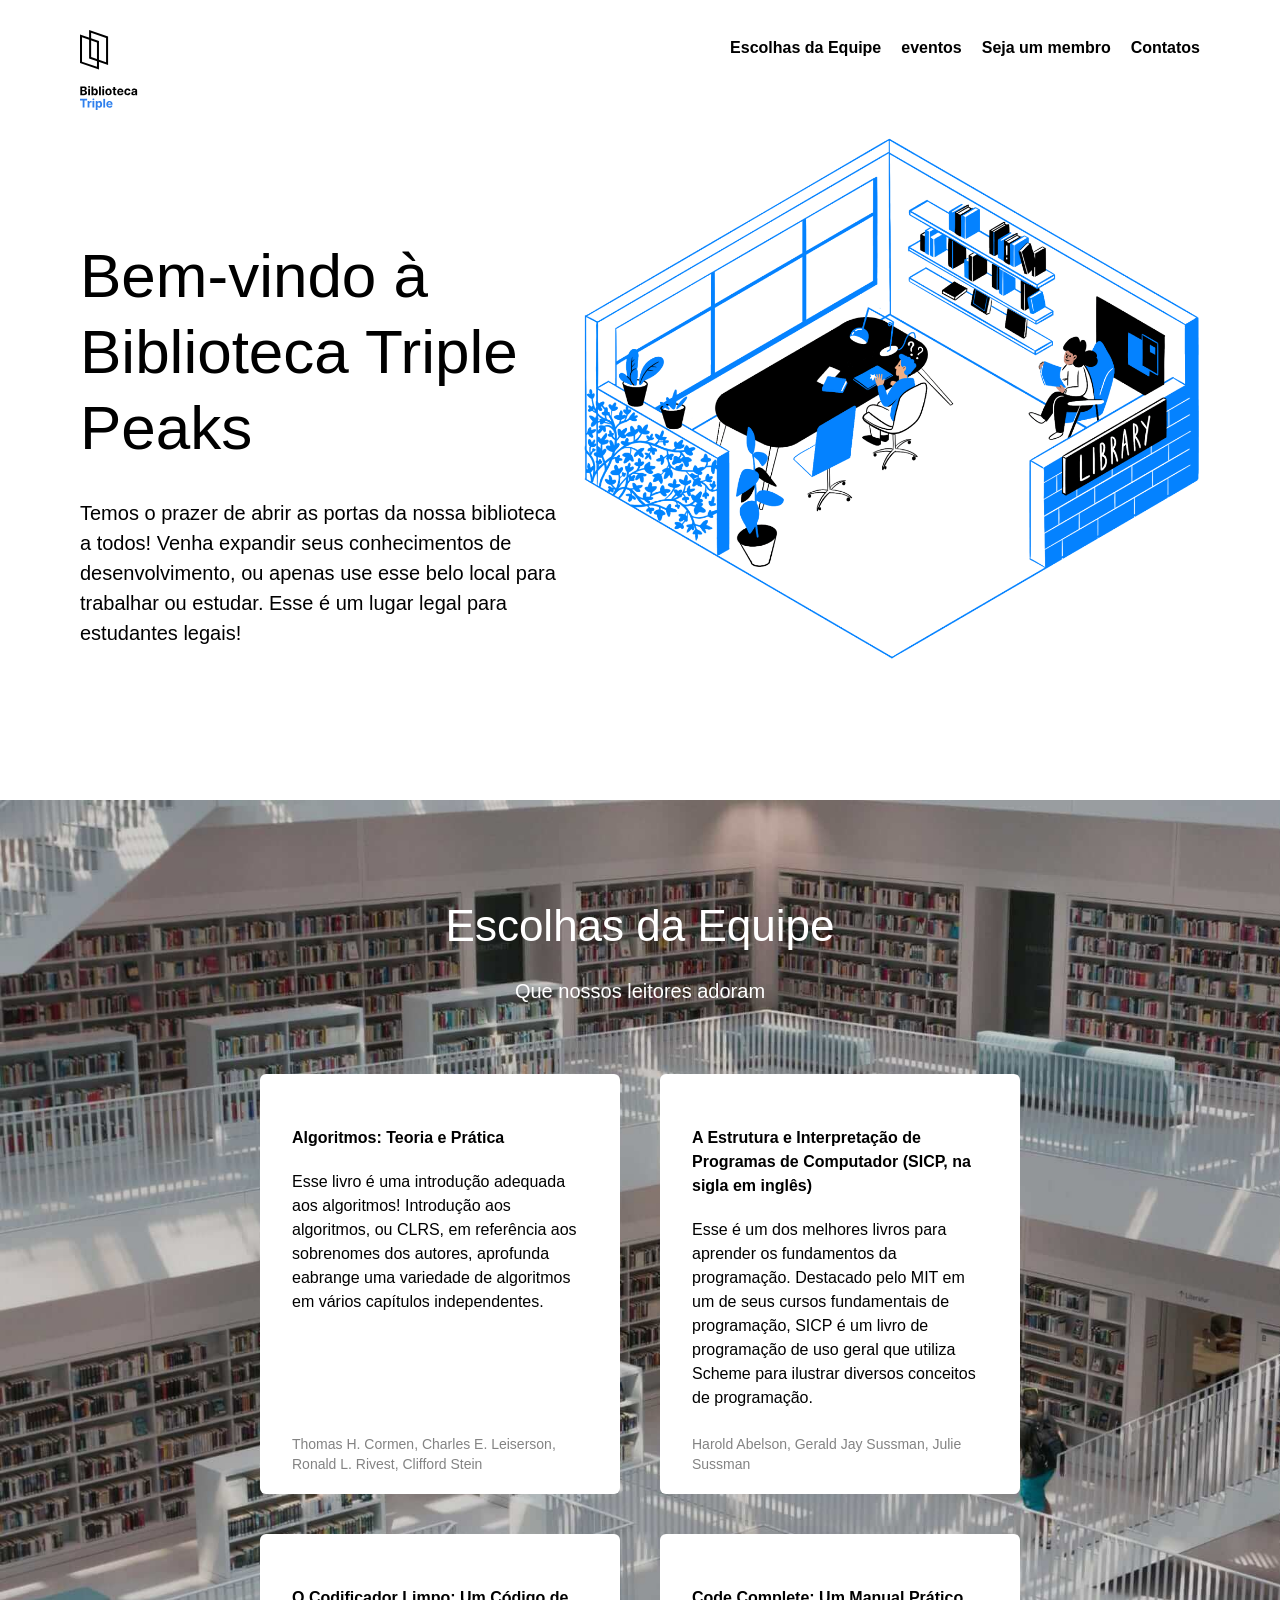
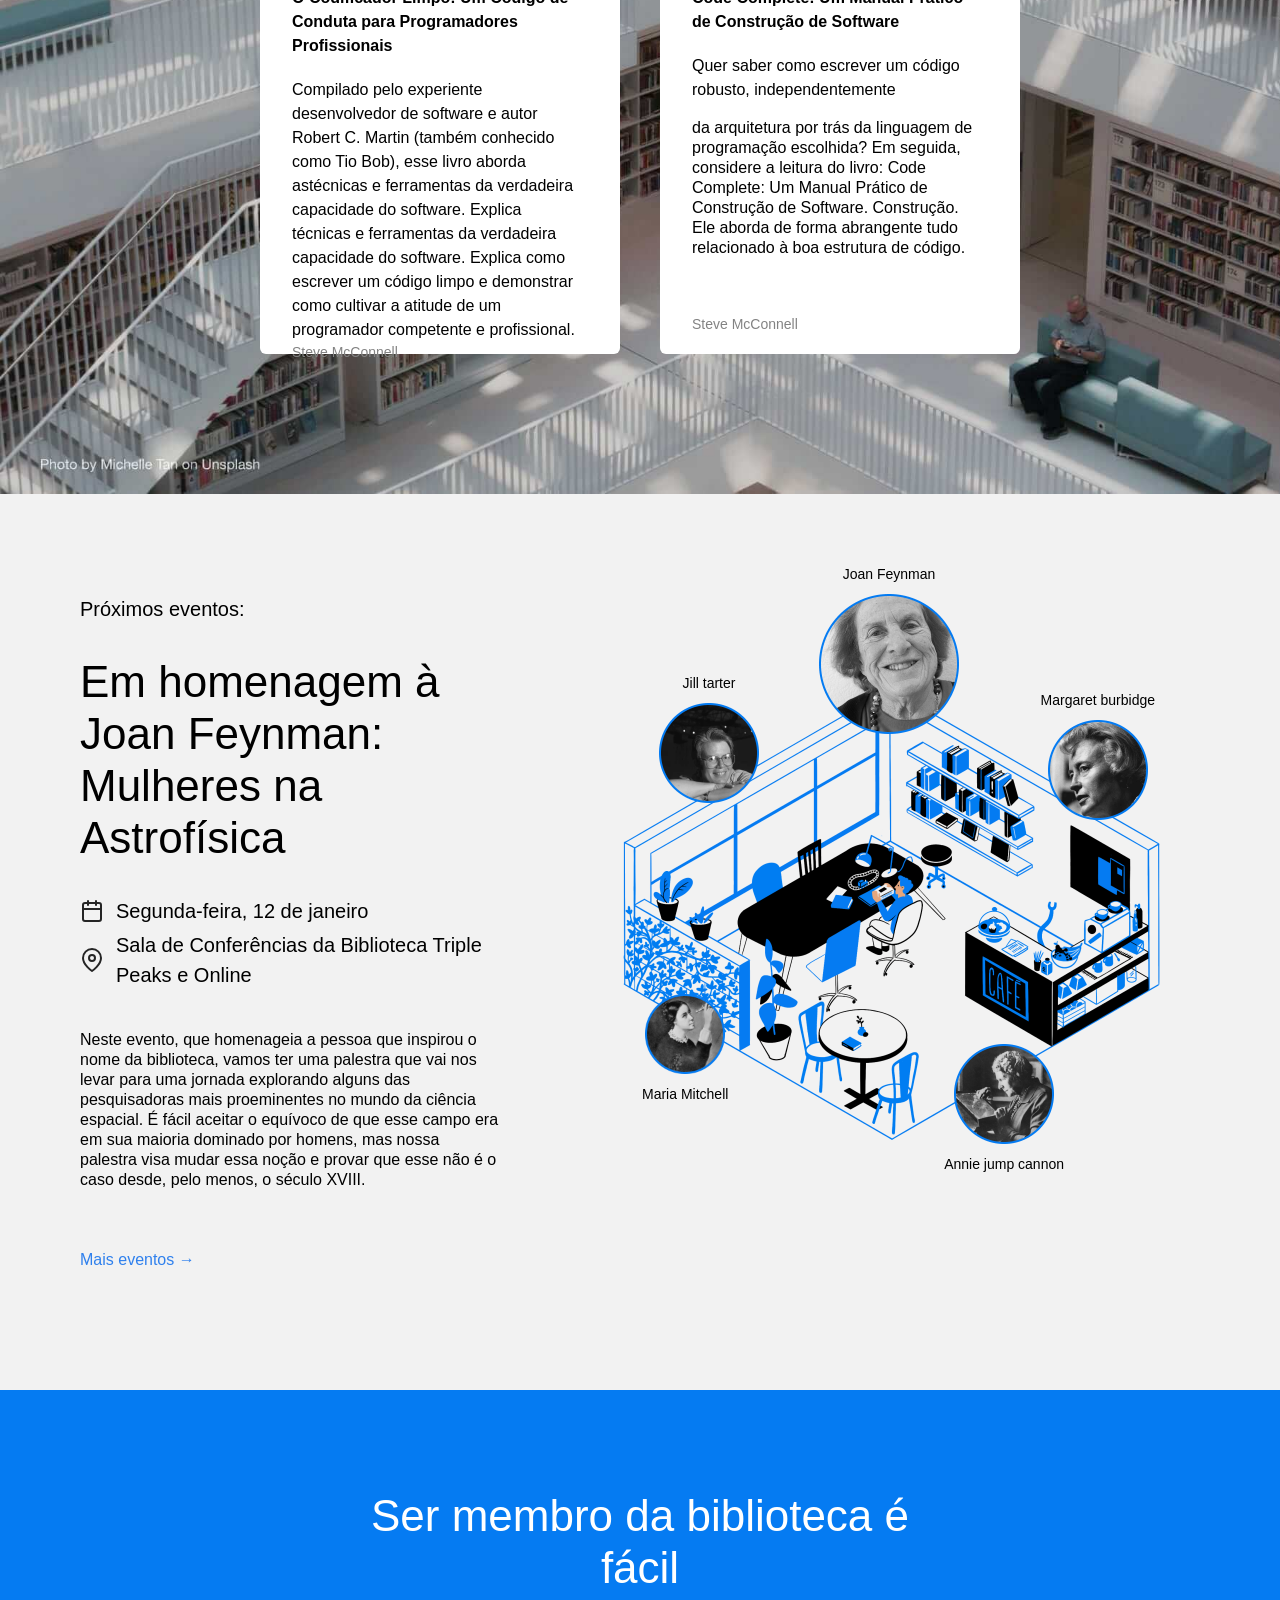
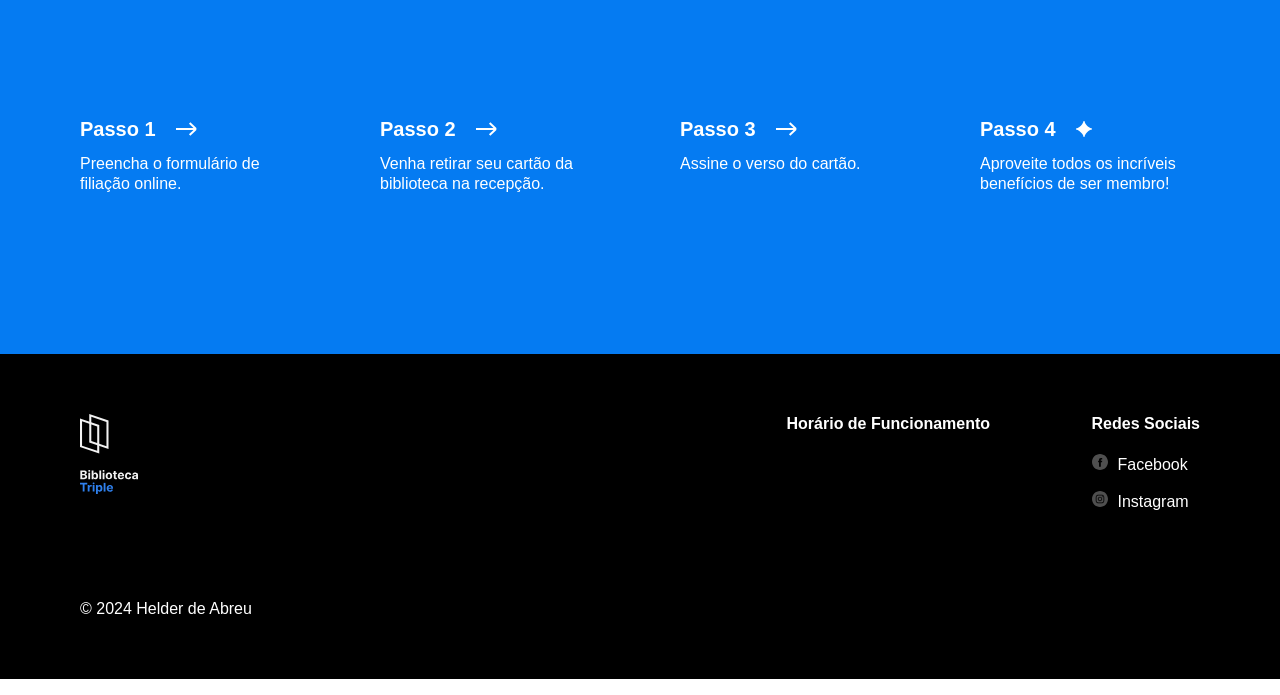
==== commit 73b71529: "Corrigindo seção de membro da biblioteca" ====
--- a/index.html
+++ b/index.html
@@ -40,7 +40,8 @@
                         estudar. Esse é um lugar legal para estudantes legais!
                     </p>
                 </div>
-                <img src="./images/inside_the_library.png" alt="Ilustração 'Dentro da biblioteca'" class="header__image">
+                <img src="./images/inside_the_library.png" alt="Ilustração 'Dentro da biblioteca'"
+                    class="header__image">
             </div>
         </header>
         <main class="content">
@@ -166,29 +167,39 @@
             </section>
             <section class="membership" id="membership">
                 <h2 class="membership__title">Ser membro da biblioteca é fácil</h2>
-                <h3 class="step__title">Passo 1</h3>
-                <img src="./images/icon_step_forward.svg" alt="icon forward" class="step__icon">
-                <p class="step__description">preencha o formulário de filiação online</p>
                 <ul class="membership__steps">
-                    <li><a class="nav_link" href="#PASSO-1">Passo 1</a></li>
-
-                    <h3 class="step__title">Passo 2</h3>
-                    <img src="./images/icon_step_forward.svg" alt="icon forward" class="step__icon" />
-                    <p class="step__description">Venha retirar seu cartão da biblioteca na recepção.</p>
-                    <li><a class="nav_link" href="#PASSO-2">Passo 2</a></li>
-
-
-                    <h3 class="step__title">Passo 3</h3>
-                    <img src="./images/icon_step_forward.svg" alt="icon forward" class="step__icon">
-                    <p class="step__description">Assine o verso do cartão.</p>
-                    <li><a class="nav_link" href="#PASSO-3">Passo 3</a></li>
-
-                    <h3 class="step__title">Passo 4</h3>
-                    <img src="./images/icon_step_finish.svg" alt="icon finish" class="step__icon">
-                    <p class="step__description">Aproveite todos os incríveis benefícios de ser membro! </p>
-                    <li><a class="nav_link" href="#PASSO-4">Passo 4</a></li>
-
-
+                    <li class="step">
+                        <h3 class="step__title">Passo 1 <img src="./images/icon_step_forward.svg" alt="icon forward"
+                                class="step__icon" /></h3>
+                        <p class="step__description">
+                            Preencha o formulário de filiação online.
+                        </p>
+                    </li>
+                    <li class="step">
+                        <h3 class="step__title">
+                            Passo 2
+                            <img src="./images/icon_step_forward.svg" alt="icon forward" class="step__icon" />
+                        </h3>
+                        <p class="step__description">
+                            Venha retirar seu cartão da biblioteca na recepção.
+                        </p>
+                    </li>
+                    <li class="step">
+                        <h3 class="step__title">
+                            Passo 3
+                            <img src="./images/icon_step_forward.svg" alt="icon forward" class="step__icon" />
+                        </h3>
+                        <p class="step__description">Assine o verso do cartão.</p>
+                    </li>
+                    <li class="step">
+                        <h3 class="step__title">
+                            Passo 4
+                            <img src="./images/icon_step_finish.svg" alt="icon finish" class="step__icon" />
+                        </h3>
+                        <p class="step__description">
+                            Aproveite todos os incríveis benefícios de ser membro!
+                        </p>
+                    </li>
                 </ul>
             </section>
         </main>
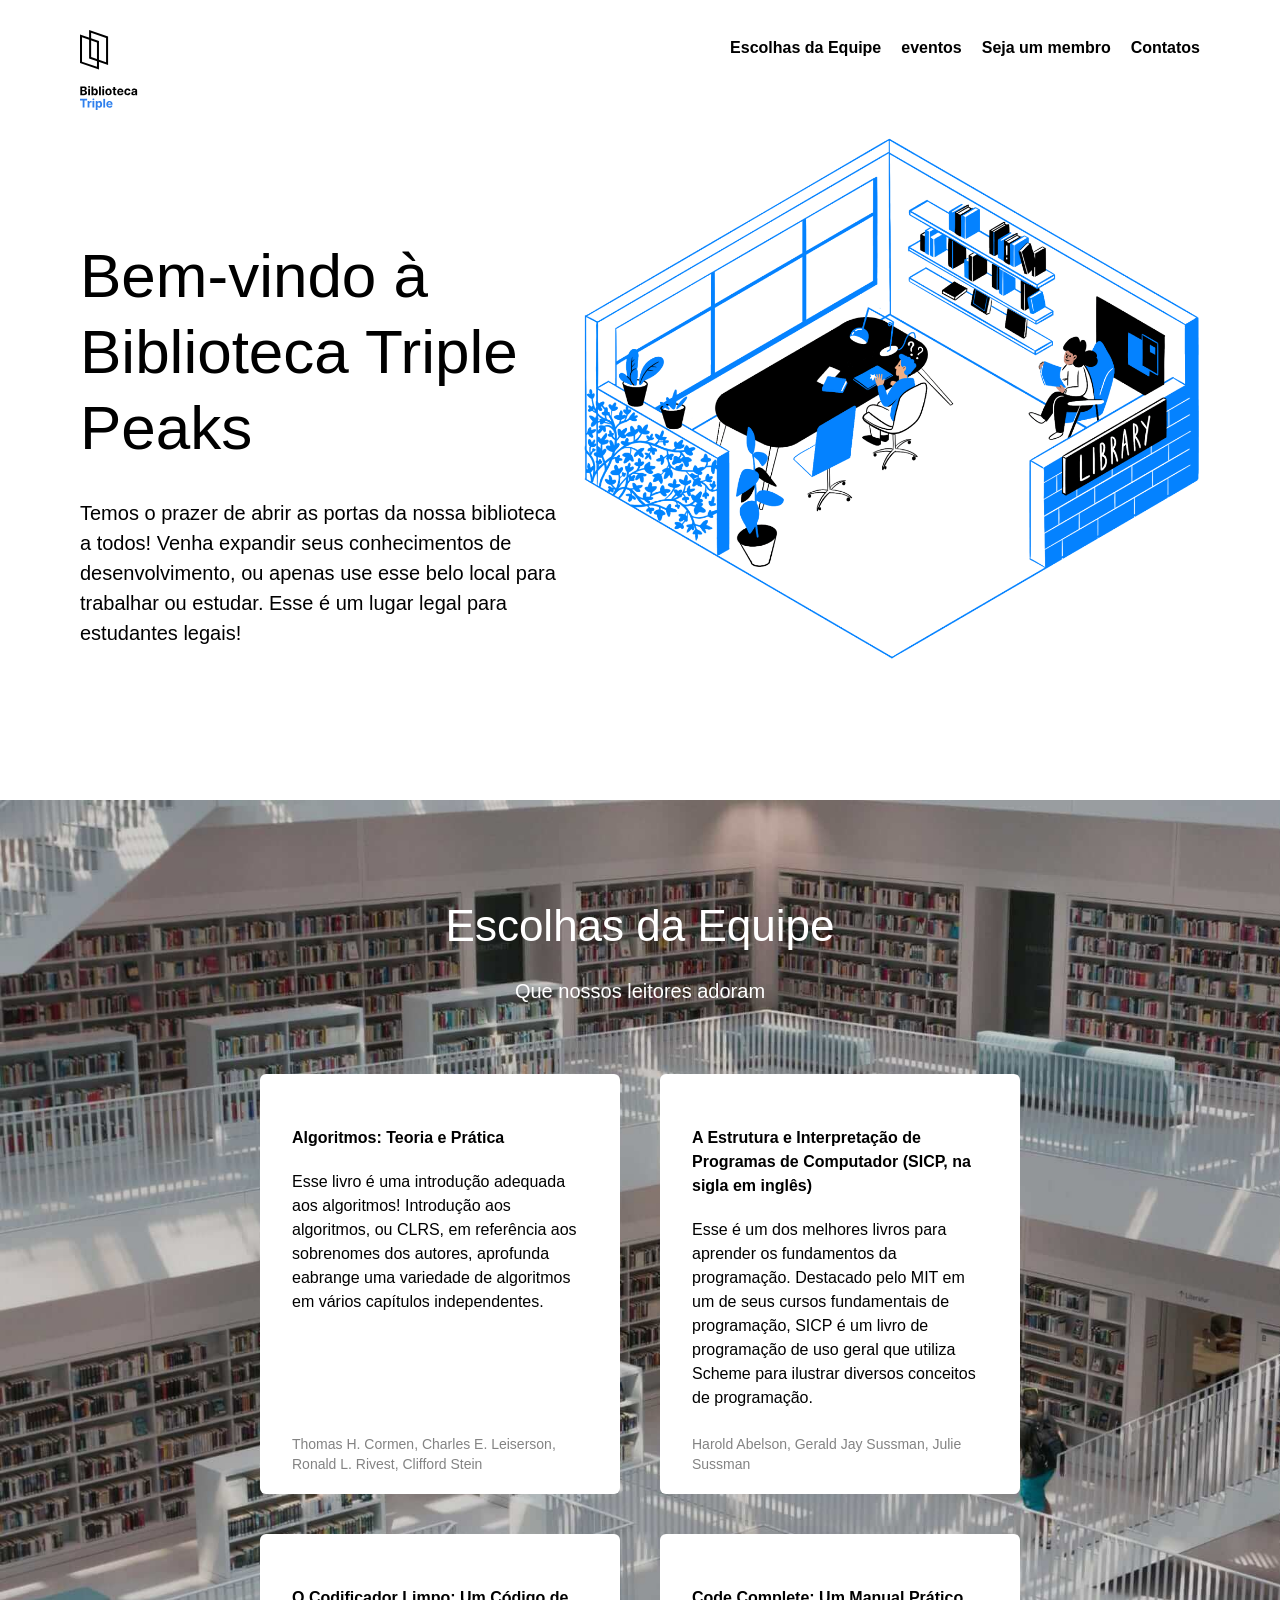
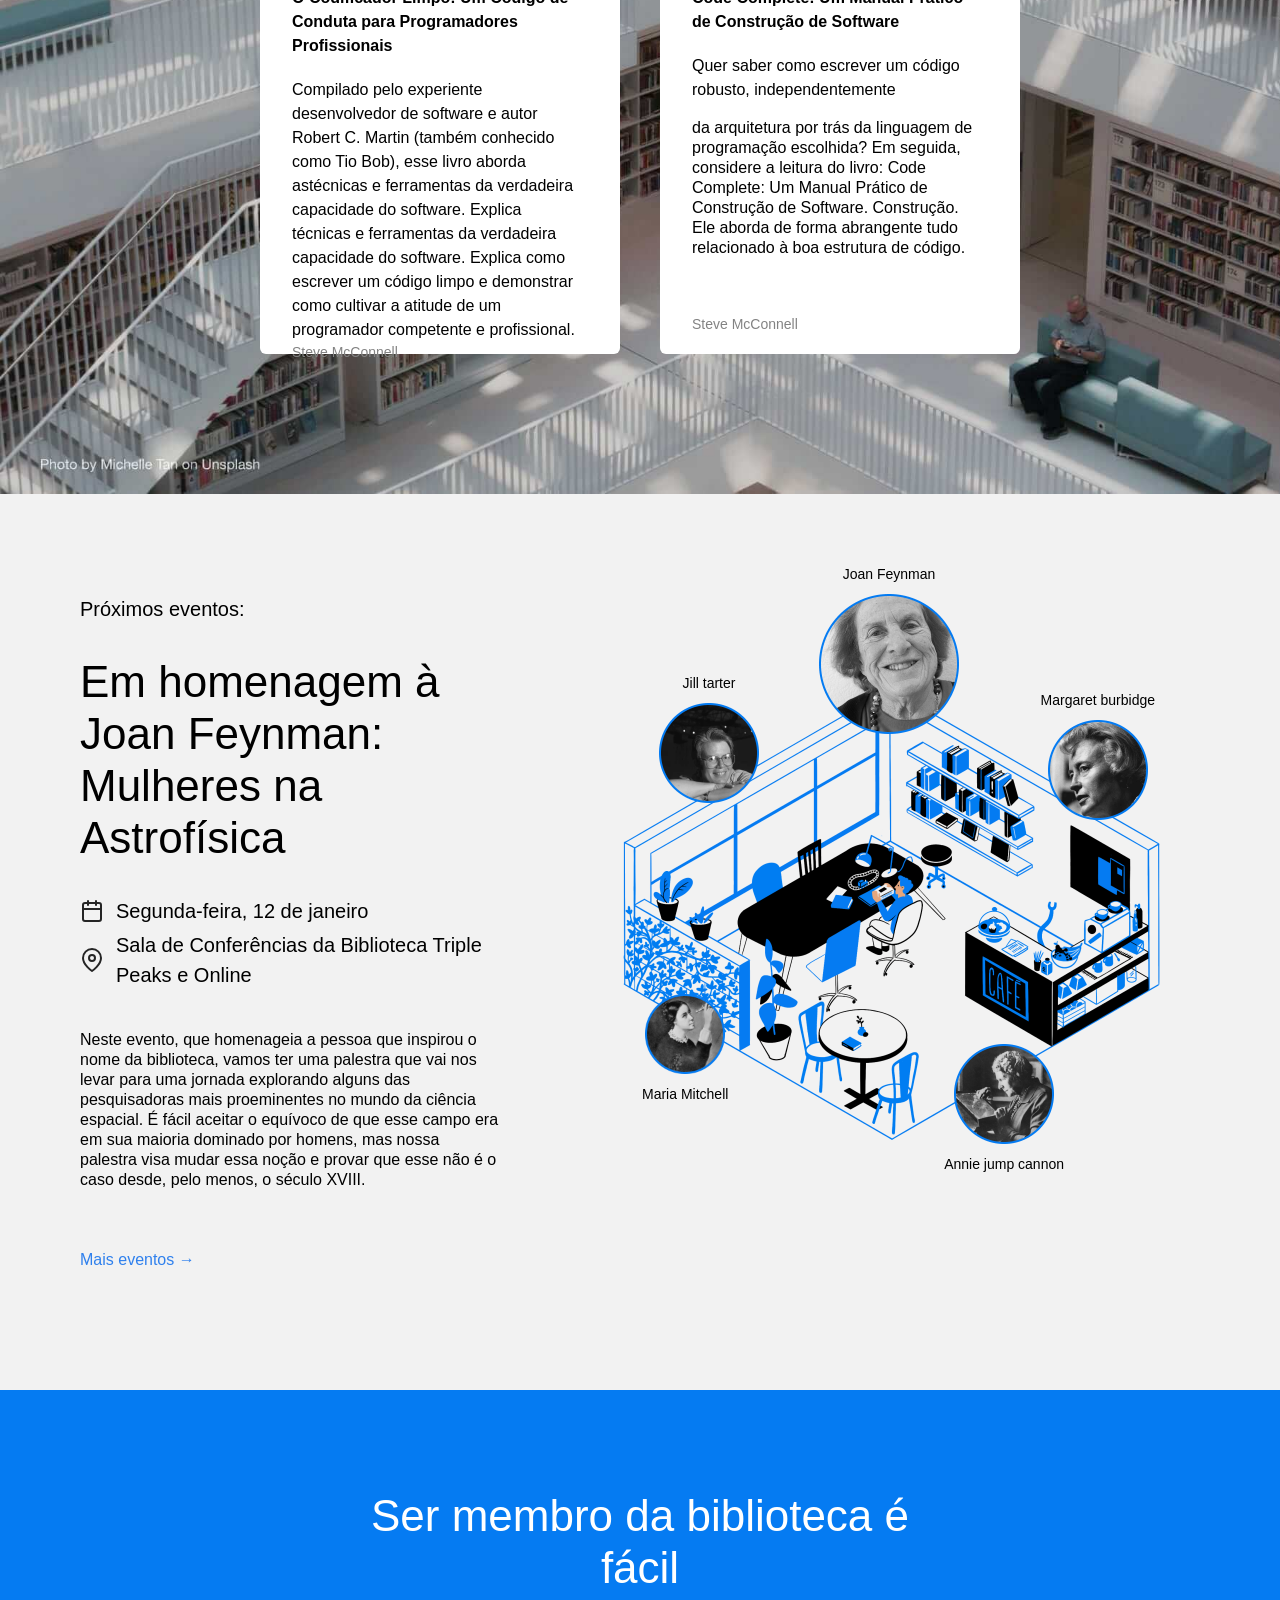
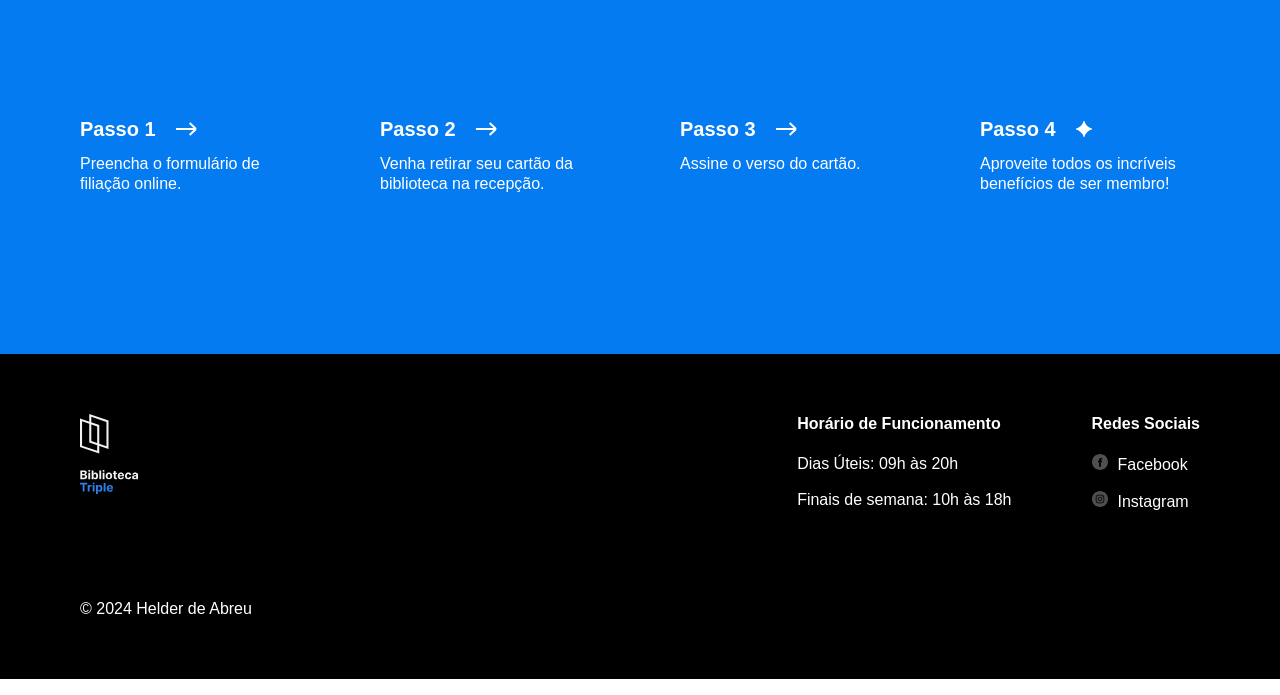
==== commit eb74d8aa: "Correção rodapé" ====
--- a/index.html
+++ b/index.html
@@ -211,11 +211,11 @@
                 <div class="footer__column footer__column_content_hours">
                     <h3 class="footer__column-heading">Horário de Funcionamento</h3>
                     <ul class="footer__list">
-                        <li>
-                            <a class="nav__link" href="#DIAS-UTEIS:09-ÀS-20H">Dias Úteis: 09h às 20h</a>
-                        </li>
-                        <li>
-                            <a class="nav__link" href="#FINAIS-DE-SEMANA:10-ÀS-18H">Finais de semana: 10h às 18h</a>
+                        <li class="footer__list-item">
+                            <a class="footer__column-link" href="#DIAS-UTEIS:09-ÀS-20H">Dias Úteis: 09h às 20h</a>
+                        </li>
+                        <li class="footer__list-item">
+                            <a class="footer__column-link" href="#FINAIS-DE-SEMANA:10-ÀS-18H">Finais de semana: 10h às 18h</a>
                         </li>
                     </ul>
                 </div>
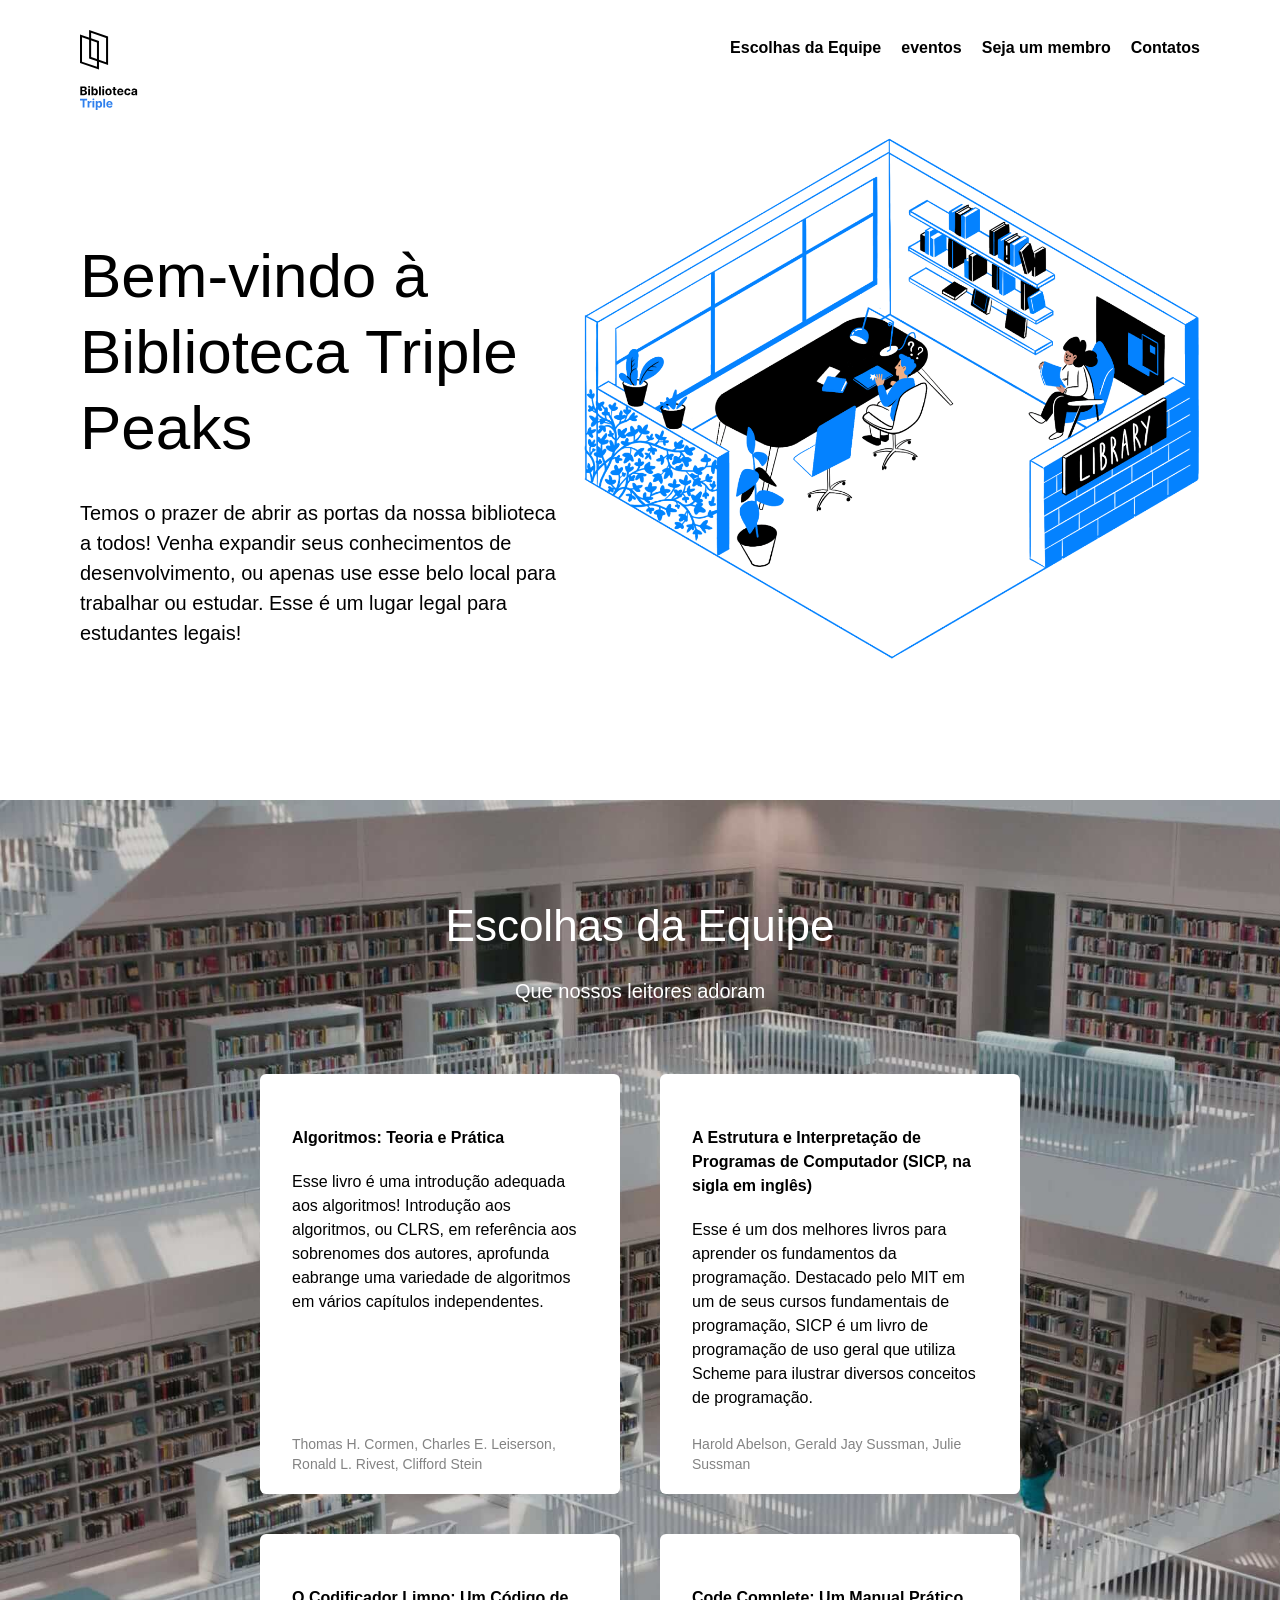
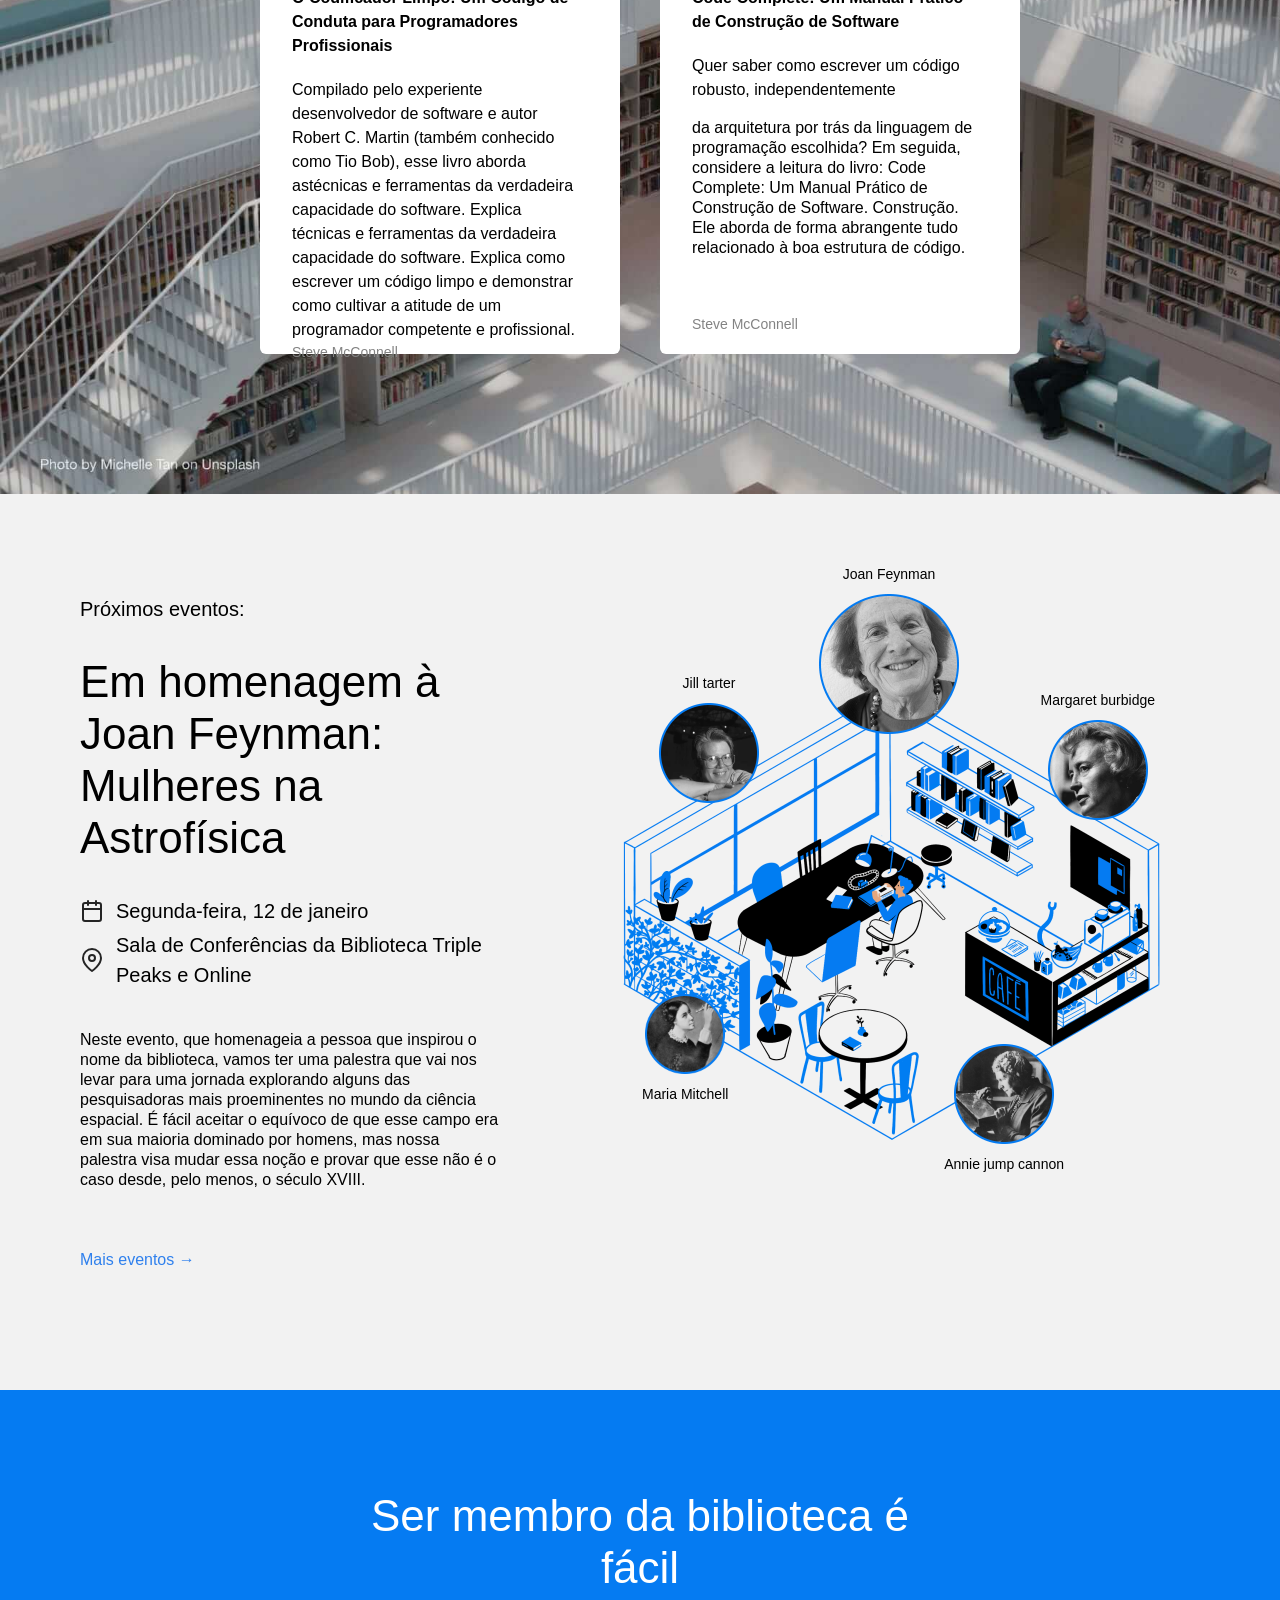
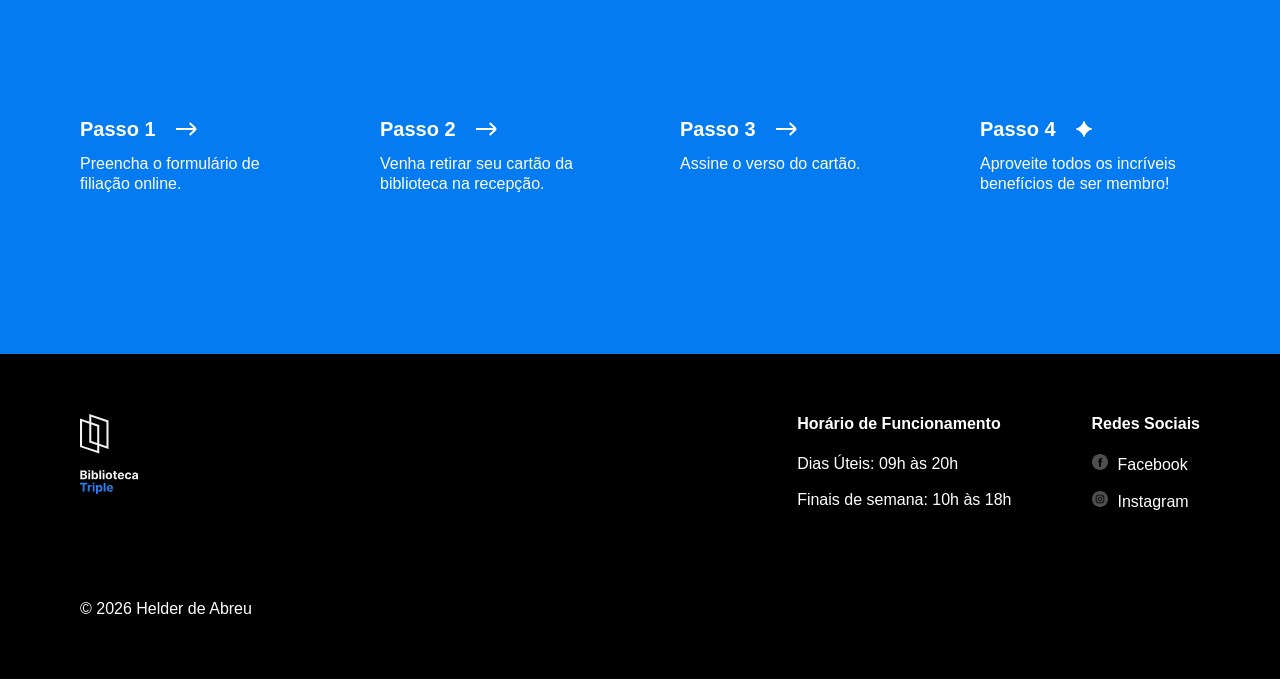
==== commit 4612dd5e: "correção" ====
--- a/index.html
+++ b/index.html
@@ -228,7 +228,7 @@
                                     class="footer__social-icon" />Facebook</a>
                         </li>
 
-                        <li class="footer__list-item-last">
+                        <li class="footer__list-item">
                             <a href="#" class="footer__column-link">
                                 <img src="./images/instagram_white.svg" alt="Instagram"
                                     class="footer__social-icon" />Instagram</a>
@@ -236,7 +236,7 @@
                     </ul>
                 </div>
             </div>
-            <p class="footer__copyright">© 2024 Helder de Abreu</p>
+            <p class="footer__copyright">© 2026 Helder de Abreu</p>
         </footer>
     </div>
 </body>
--- a/styles/style.css
+++ b/styles/style.css
@@ -417,8 +417,6 @@
   
 
 
- 
-
   /* Adicione estilos */
 }
 .step__title {
@@ -442,7 +440,6 @@
   box-sizing: border-box;
   background-color: black;
   color: white;
-
 }
 
   .footer__columns {
@@ -455,8 +452,7 @@
 .footer__column_content_hours {
   font-size: 16px;
   height: 20px;
-   margin-left: auto;
- 
+   margin-left: auto; 
 }
 
 .footer__column_content_social {
@@ -509,6 +505,4 @@
   margin-top: 100px;
   font-size: 16px;
   height: 20px;
-  
-
 }
